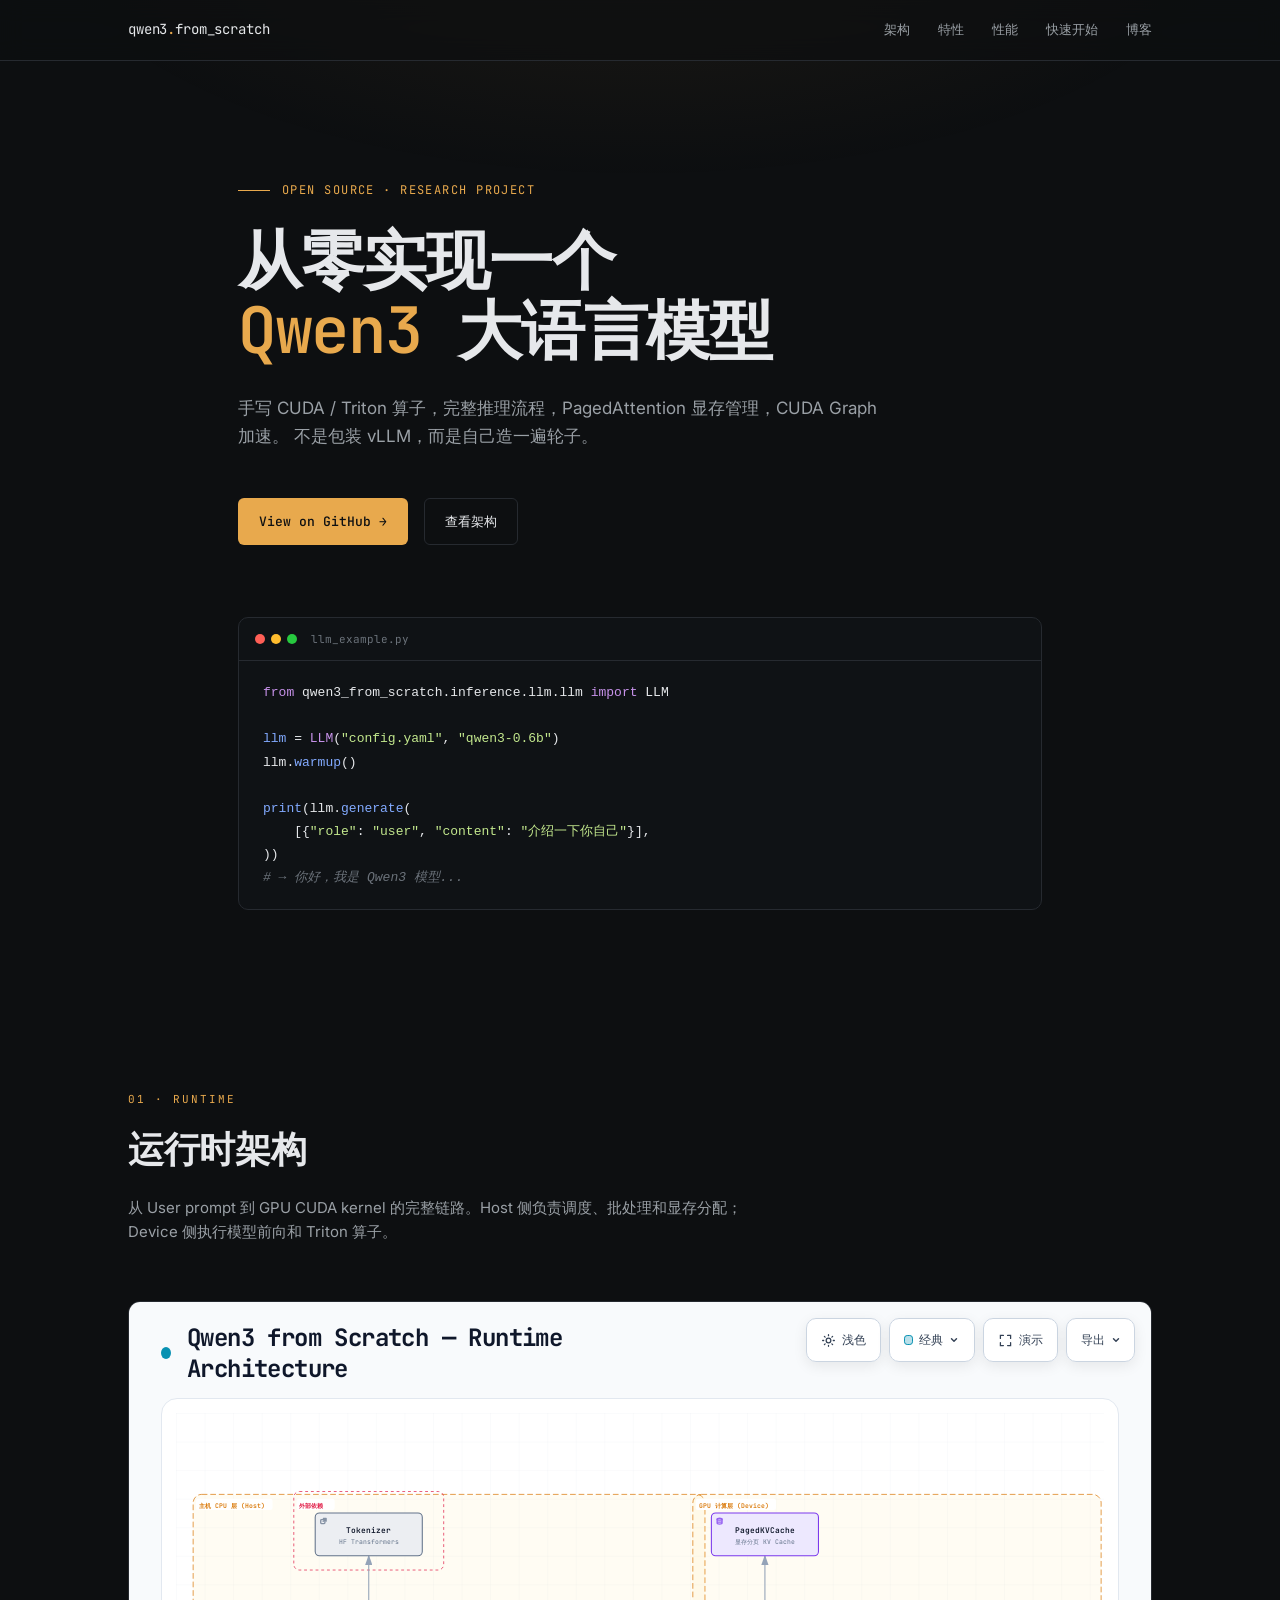
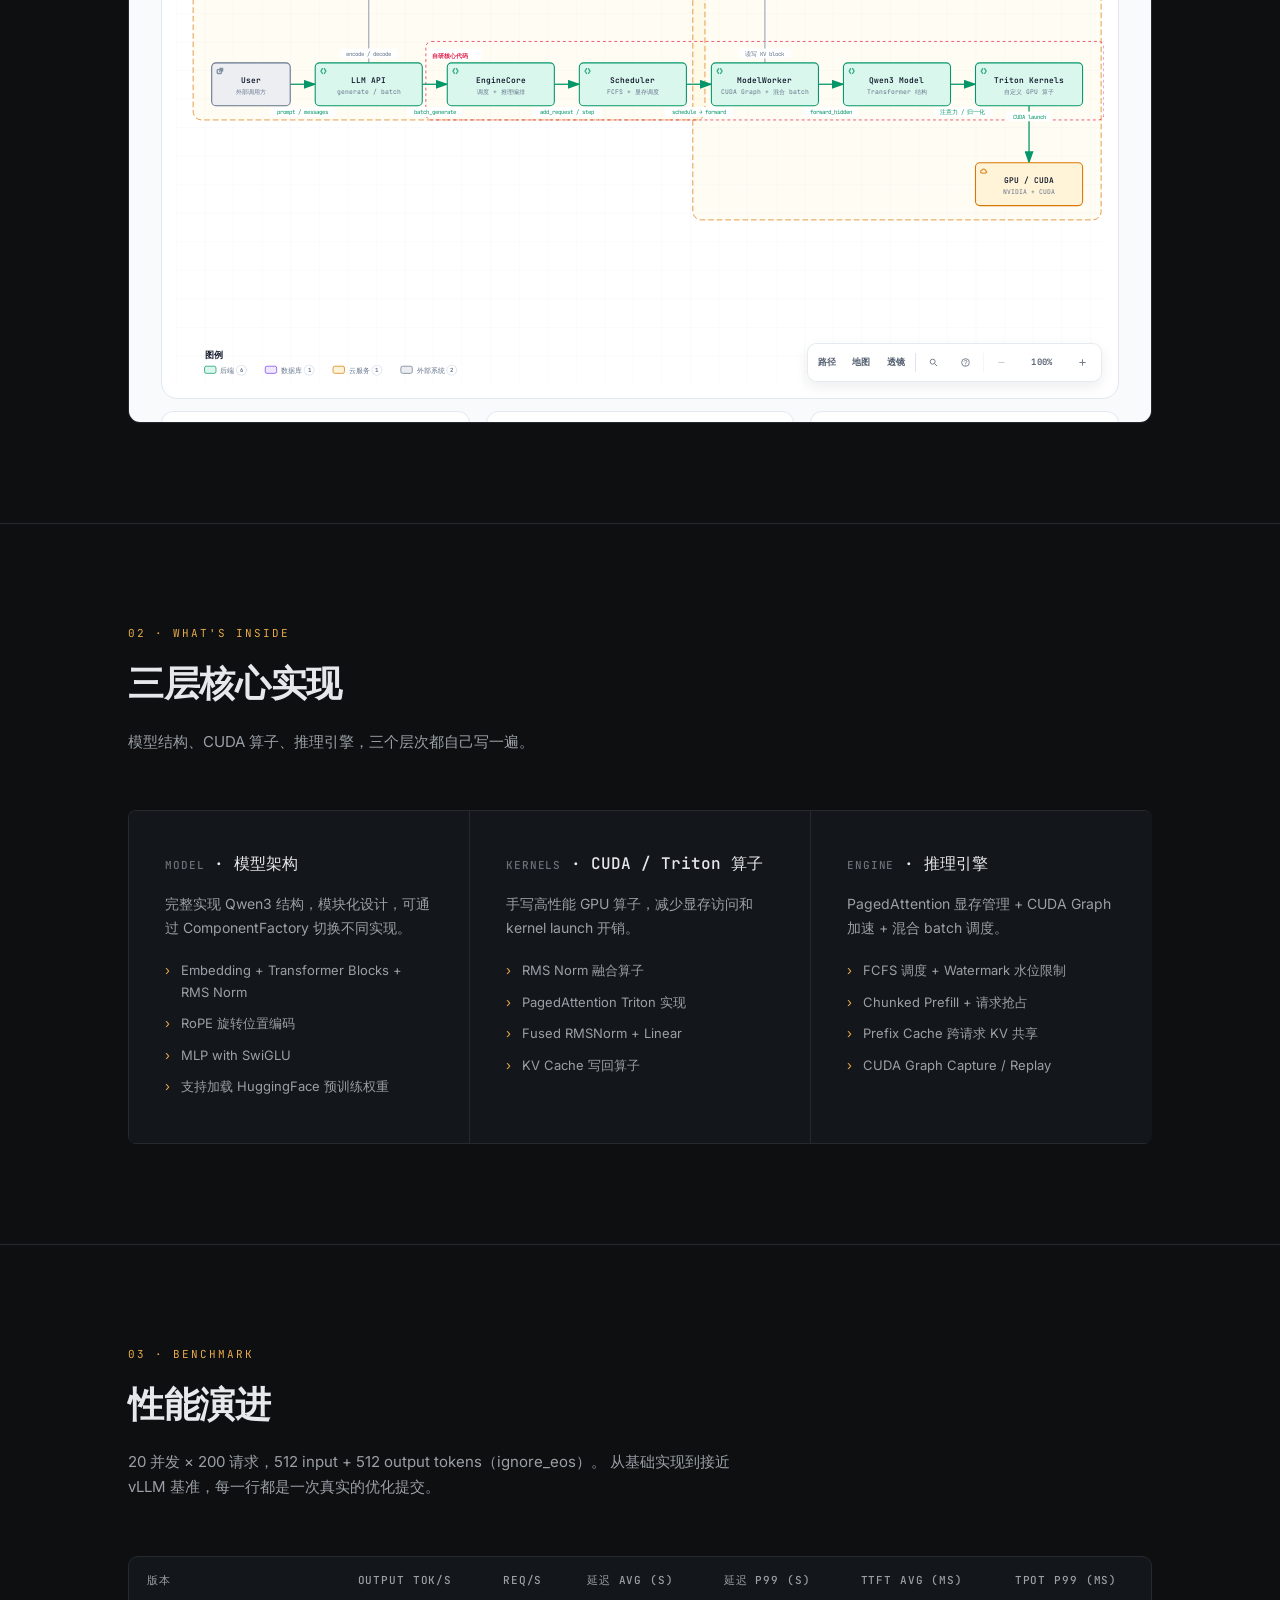
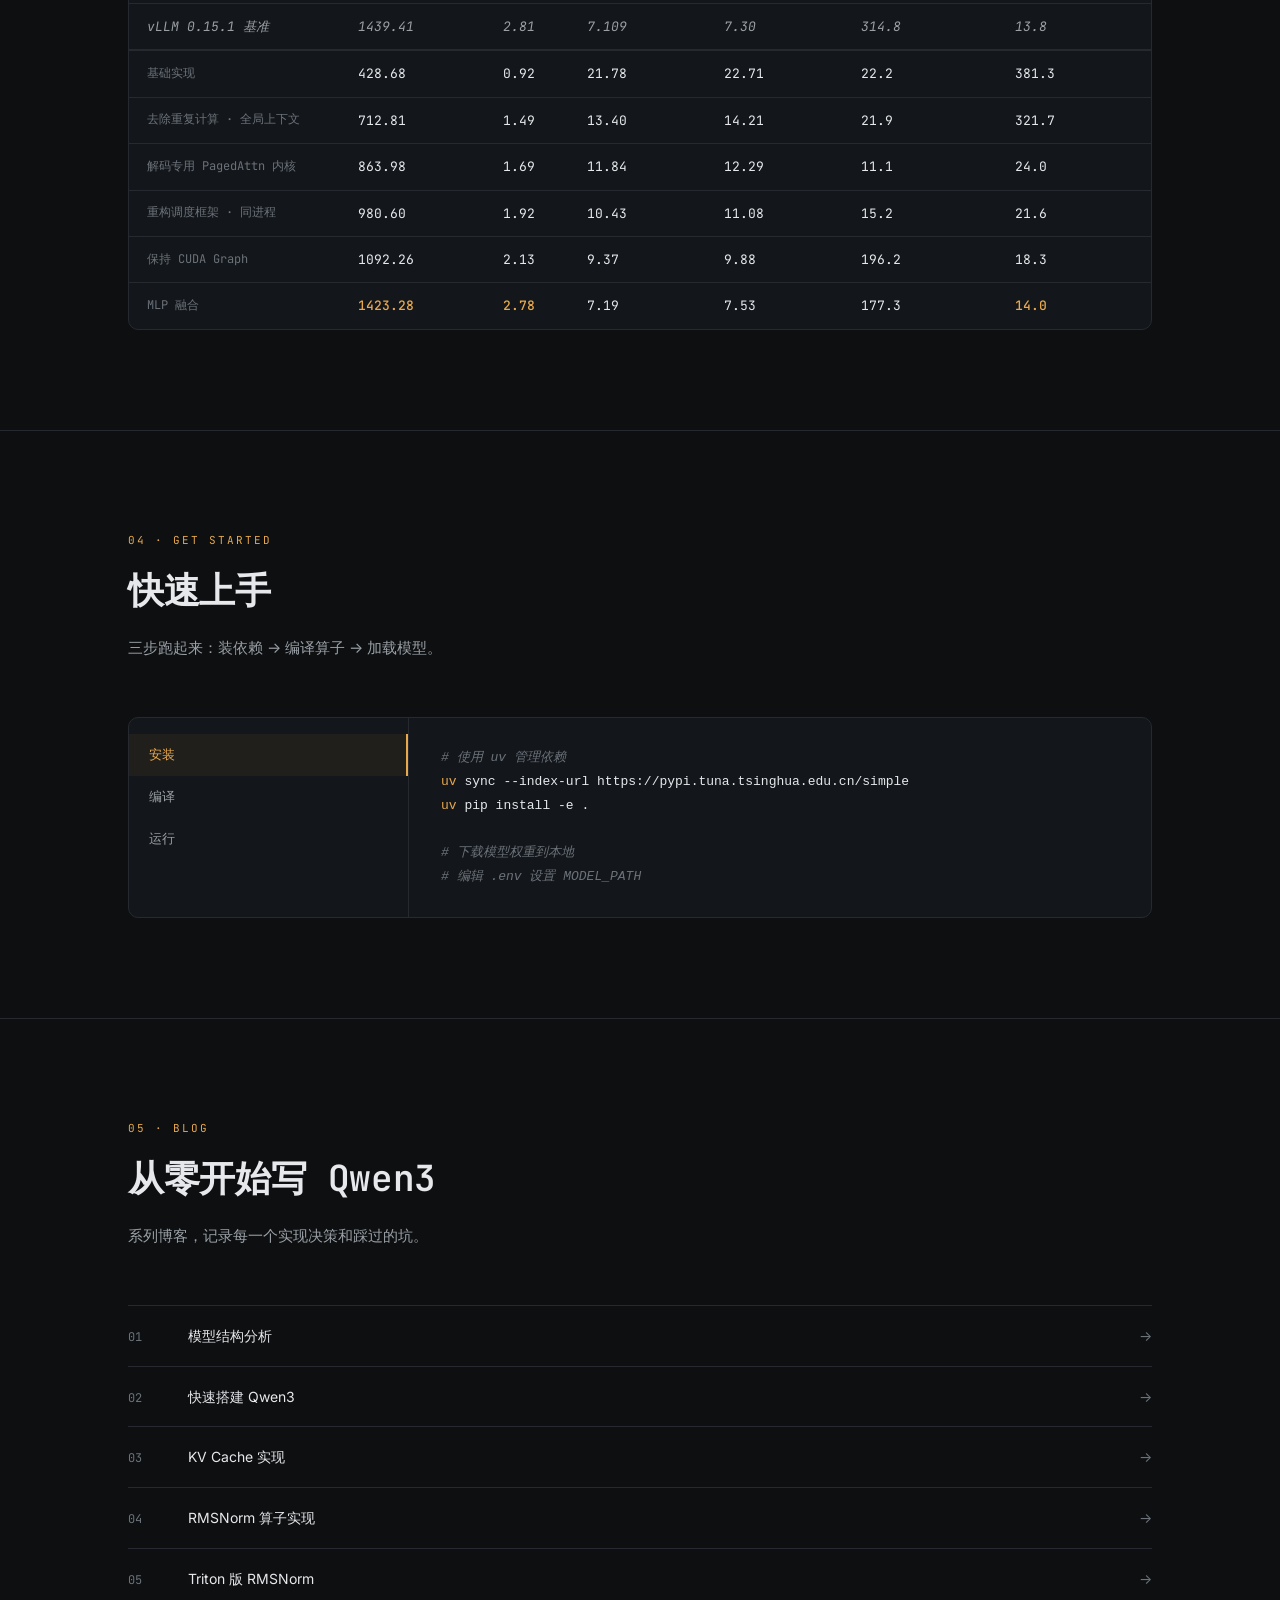
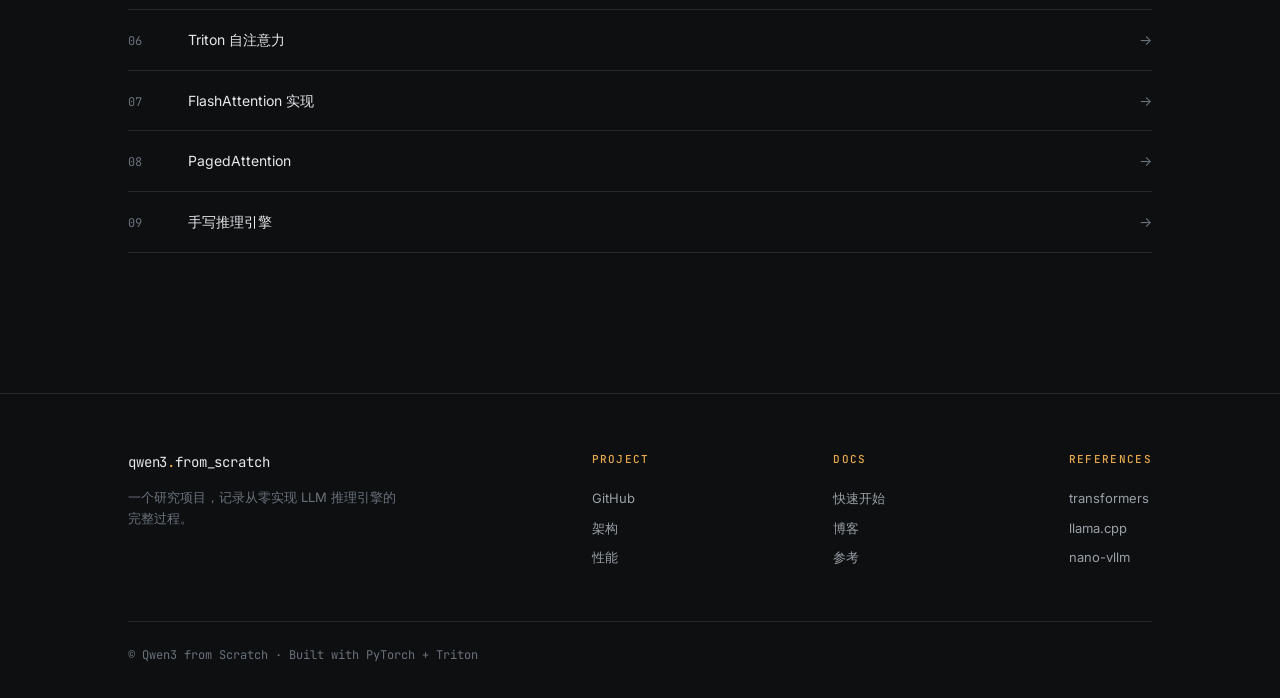
==== index.html @ 1614f1b1 "deploy: qwen3_from_scratch site" ====
<!DOCTYPE html>
<html lang="zh-CN">
<head>
<meta charset="UTF-8">
<meta name="viewport" content="width=device-width, initial-scale=1">
<title>Qwen3 from Scratch — 从零开始写一个 Qwen3 模型</title>
<meta name="description" content="一个从零开始实现的 Qwen3 大语言模型，手写 CUDA/Triton 算子，完整推理流程，性能接近 vLLM 基准。">
<link rel="preconnect" href="https://fonts.googleapis.com">
<link rel="preconnect" href="https://fonts.gstatic.com" crossorigin>
<link href="https://fonts.googleapis.com/css2?family=Inter:wght@400;500;600&family=JetBrains+Mono:wght@400;500&display=swap" rel="stylesheet">
<link rel="stylesheet" href="styles.css">
</head>
<body>

<!-- ── Nav ─────────────────────────────────────────── -->

<nav class="nav">
  <div class="container nav-inner">
    <a href="#" class="brand">qwen3<span>.</span>from_scratch</a>
    <div class="nav-links">
      <a href="#architecture">架构</a>
      <a href="#features">特性</a>
      <a href="#performance">性能</a>
      <a href="#quickstart">快速开始</a>
      <a href="#blog">博客</a>
    </div>
  </div>
</nav>

<!-- ── Hero ─────────────────────────────────────────── -->

<section class="hero">
  <div class="container">
    <div class="hero-label">Open Source · Research Project</div>
    <h1>
      从零实现一个<br>
      <span class="accent">Qwen3</span> 大语言模型
    </h1>
    <p class="hero-desc">
      手写 CUDA / Triton 算子，完整推理流程，PagedAttention 显存管理，CUDA Graph 加速。
      不是包装 vLLM，而是自己造一遍轮子。
    </p>

    <div class="hero-cta">
      <a class="btn btn-primary" href="https://github.com/" target="_blank" rel="noopener">View on GitHub →</a>
      <a class="btn btn-ghost" href="#architecture">查看架构</a>
    </div>

    <div class="hero-code reveal">
      <div class="hero-code-header">
        <div class="dot"></div><div class="dot"></div><div class="dot"></div>
        <span>llm_example.py</span>
      </div>
<pre><code><span class="kw">from</span> qwen3_from_scratch.inference.llm.llm <span class="kw">import</span> LLM

<span class="fn">llm</span> = <span class="kw">LLM</span>(<span class="str">"config.yaml"</span>, <span class="str">"qwen3-0.6b"</span>)
llm.<span class="fn">warmup</span>()

<span class="fn">print</span>(llm.<span class="fn">generate</span>(
    [{<span class="str">"role"</span>: <span class="str">"user"</span>, <span class="str">"content"</span>: <span class="str">"介绍一下你自己"</span>}],
))
<span class="cm"># → 你好，我是 Qwen3 模型...</span></code></pre>
    </div>
  </div>
</section>

<!-- ── Architecture ─────────────────────────────────── -->

<section class="section" id="architecture">
  <div class="container">
    <div class="section-label">01 · Runtime</div>
    <h2 class="section-title">运行时架构</h2>
    <p class="section-desc">
      从 User prompt 到 GPU CUDA kernel 的完整链路。Host 侧负责调度、批处理和显存分配；Device 侧执行模型前向和 Triton 算子。
    </p>

    <div class="arch-wrap reveal">
      <iframe class="arch-frame" src="runtime-architecture.html" title="Qwen3 Runtime Architecture"></iframe>
    </div>
  </div>
</section>

<!-- ── Features ─────────────────────────────────────── -->

<section class="section" id="features">
  <div class="container">
    <div class="section-label">02 · What's Inside</div>
    <h2 class="section-title">三层核心实现</h2>
    <p class="section-desc">
      模型结构、CUDA 算子、推理引擎，三个层次都自己写一遍。
    </p>

    <div class="features reveal">
      <div class="feature">
        <h3><span class="idx">MODEL</span> · 模型架构</h3>
        <p>完整实现 Qwen3 结构，模块化设计，可通过 ComponentFactory 切换不同实现。</p>
        <ul>
          <li>Embedding + Transformer Blocks + RMS Norm</li>
          <li>RoPE 旋转位置编码</li>
          <li>MLP with SwiGLU</li>
          <li>支持加载 HuggingFace 预训练权重</li>
        </ul>
      </div>
      <div class="feature">
        <h3><span class="idx">KERNELS</span> · CUDA / Triton 算子</h3>
        <p>手写高性能 GPU 算子，减少显存访问和 kernel launch 开销。</p>
        <ul>
          <li>RMS Norm 融合算子</li>
          <li>PagedAttention Triton 实现</li>
          <li>Fused RMSNorm + Linear</li>
          <li>KV Cache 写回算子</li>
        </ul>
      </div>
      <div class="feature">
        <h3><span class="idx">ENGINE</span> · 推理引擎</h3>
        <p>PagedAttention 显存管理 + CUDA Graph 加速 + 混合 batch 调度。</p>
        <ul>
          <li>FCFS 调度 + Watermark 水位限制</li>
          <li>Chunked Prefill + 请求抢占</li>
          <li>Prefix Cache 跨请求 KV 共享</li>
          <li>CUDA Graph Capture / Replay</li>
        </ul>
      </div>
    </div>
  </div>
</section>

<!-- ── Performance ──────────────────────────────────── -->

<section class="section" id="performance">
  <div class="container">
    <div class="section-label">03 · Benchmark</div>
    <h2 class="section-title">性能演进</h2>
    <p class="section-desc">
      20 并发 × 200 请求，512 input + 512 output tokens（ignore_eos）。
      从基础实现到接近 vLLM 基准，每一行都是一次真实的优化提交。
    </p>

    <div class="perf-table-wrap reveal">
      <table class="perf-table">
        <thead>
          <tr>
            <th>版本</th>
            <th>Output tok/s</th>
            <th>req/s</th>
            <th>延迟 avg (s)</th>
            <th>延迟 p99 (s)</th>
            <th>TTFT avg (ms)</th>
            <th>TPOT p99 (ms)</th>
          </tr>
        </thead>
        <tbody>
          <tr class="baseline">
            <td>vLLM 0.15.1 基准</td>
            <td>1439.41</td>
            <td>2.81</td>
            <td>7.109</td>
            <td>7.30</td>
            <td>314.8</td>
            <td>13.8</td>
          </tr>
          <tr class="ours">
            <td class="vers">基础实现</td>
            <td>428.68</td><td>0.92</td><td>21.78</td><td>22.71</td>
            <td>22.2</td><td>381.3</td>
          </tr>
          <tr class="ours">
            <td class="vers">去除重复计算 · 全局上下文</td>
            <td>712.81</td><td>1.49</td><td>13.40</td><td>14.21</td>
            <td>21.9</td><td>321.7</td>
          </tr>
          <tr class="ours">
            <td class="vers">解码专用 PagedAttn 内核</td>
            <td>863.98</td><td>1.69</td><td>11.84</td><td>12.29</td>
            <td>11.1</td><td>24.0</td>
          </tr>
          <tr class="ours">
            <td class="vers">重构调度框架 · 同进程</td>
            <td>980.60</td><td>1.92</td><td>10.43</td><td>11.08</td>
            <td>15.2</td><td>21.6</td>
          </tr>
          <tr class="ours">
            <td class="vers">保持 CUDA Graph</td>
            <td>1092.26</td><td>2.13</td><td>9.37</td><td>9.88</td>
            <td>196.2</td><td>18.3</td>
          </tr>
          <tr class="ours">
            <td class="vers">MLP 融合</td>
            <td class="best">1423.28</td><td class="best">2.78</td><td>7.19</td><td>7.53</td>
            <td>177.3</td><td class="best">14.0</td>
          </tr>
        </tbody>
      </table>
    </div>
  </div>
</section>

<!-- ── Quick Start ──────────────────────────────────── -->

<section class="section" id="quickstart">
  <div class="container">
    <div class="section-label">04 · Get Started</div>
    <h2 class="section-title">快速上手</h2>
    <p class="section-desc">三步跑起来：装依赖 → 编译算子 → 加载模型。</p>

    <div class="qs-grid reveal">
      <div class="qs-nav">
        <button class="active" data-tab="install">安装</button>
        <button data-tab="build">编译</button>
        <button data-tab="run">运行</button>
      </div>
      <div class="qs-content">
<pre data-content="install"><code><span class="cm"># 使用 uv 管理依赖</span>
<span class="sh">uv</span> sync --index-url https://pypi.tuna.tsinghua.edu.cn/simple
<span class="sh">uv</span> pip install -e .

<span class="cm"># 下载模型权重到本地</span>
<span class="cm"># 编辑 .env 设置 MODEL_PATH</span></code></pre>
<pre data-content="build" hidden><code><span class="sh">cmake</span> -B build
<span class="sh">cmake</span> --build build

<span class="cm"># 编译完成后，kernels/ 下会生成 ops 动态链接库</span>
<span class="kw">from</span> qwen3_from_scratch.kernels <span class="kw">import</span> ops</code></pre>
<pre data-content="run" hidden><code><span class="kw">from</span> qwen3_from_scratch.inference.llm.llm <span class="kw">import</span> LLM

<span class="fn">llm</span> = <span class="kw">LLM</span>(<span class="str">"config.yaml"</span>, <span class="str">"qwen3-0.6b"</span>)
llm.<span class="fn">warmup</span>()

<span class="fn">print</span>(llm.<span class="fn">generate</span>(<span class="str">"你好"</span>))</code></pre>
      </div>
    </div>
  </div>
</section>

<!-- ── Blog ─────────────────────────────────────────── -->

<section class="section" id="blog">
  <div class="container">
    <div class="section-label">05 · Blog</div>
    <h2 class="section-title">从零开始写 Qwen3</h2>
    <p class="section-desc">系列博客，记录每一个实现决策和踩过的坑。</p>

    <ul class="blog-list reveal">
      <li><span class="num">01</span><a href="https://blog.csdn.net/qq_43491590/article/details/158810975" target="_blank" rel="noopener">模型结构分析</a><span class="arrow">→</span></li>
      <li><span class="num">02</span><a href="https://blog.csdn.net/qq_43491590/article/details/158836521" target="_blank" rel="noopener">快速搭建 Qwen3</a><span class="arrow">→</span></li>
      <li><span class="num">03</span><a href="https://blog.csdn.net/qq_43491590/article/details/158878111" target="_blank" rel="noopener">KV Cache 实现</a><span class="arrow">→</span></li>
      <li><span class="num">04</span><a href="https://blog.csdn.net/qq_43491590/article/details/158886858" target="_blank" rel="noopener">RMSNorm 算子实现</a><span class="arrow">→</span></li>
      <li><span class="num">05</span><a href="https://blog.csdn.net/qq_43491590/article/details/160286002" target="_blank" rel="noopener">Triton 版 RMSNorm</a><span class="arrow">→</span></li>
      <li><span class="num">06</span><a href="https://blog.csdn.net/qq_43491590/article/details/160508208" target="_blank" rel="noopener">Triton 自注意力</a><span class="arrow">→</span></li>
      <li><span class="num">07</span><a href="https://blog.csdn.net/qq_43491590/article/details/160601892" target="_blank" rel="noopener">FlashAttention 实现</a><span class="arrow">→</span></li>
      <li><span class="num">08</span><a href="https://blog.csdn.net/qq_43491590/article/details/163705719" target="_blank" rel="noopener">PagedAttention</a><span class="arrow">→</span></li>
      <li><span class="num">09</span><a href="https://blog.csdn.net/qq_43491590/article/details/163922110" target="_blank" rel="noopener">手写推理引擎</a><span class="arrow">→</span></li>
    </ul>
  </div>
</section>

<!-- ── Footer ────────────────────────────────────────── -->

<footer class="footer">
  <div class="container">
    <div class="footer-inner">
      <div class="footer-brand">
        <a href="#" class="brand">qwen3<span>.</span>from_scratch</a>
        <p>一个研究项目，记录从零实现 LLM 推理引擎的完整过程。</p>
      </div>
      <div class="footer-col">
        <h4>Project</h4>
        <a href="https://github.com/" target="_blank" rel="noopener">GitHub</a>
        <a href="#architecture">架构</a>
        <a href="#performance">性能</a>
      </div>
      <div class="footer-col">
        <h4>Docs</h4>
        <a href="#quickstart">快速开始</a>
        <a href="#blog">博客</a>
        <a href="#">参考</a>
      </div>
      <div class="footer-col">
        <h4>References</h4>
        <a href="https://github.com/huggingface/transformers" target="_blank" rel="noopener">transformers</a>
        <a href="https://github.com/ggml-org/llama.cpp" target="_blank" rel="noopener">llama.cpp</a>
        <a href="https://github.com/GeeeekExplorer/nano-vllm" target="_blank" rel="noopener">nano-vllm</a>
      </div>
    </div>
    <div class="footer-bottom">© Qwen3 from Scratch · Built with PyTorch + Triton</div>
  </div>
</footer>

<script>
// Reveal on scroll
const io = new IntersectionObserver((entries) => {
  entries.forEach(e => {
    if (e.isIntersecting) {
      e.target.classList.add('in');
      io.unobserve(e.target);
    }
  });
}, { threshold: 0.15 });
document.querySelectorAll('.reveal').forEach(el => io.observe(el));

// Quick Start tabs
document.querySelectorAll('.qs-nav button').forEach(btn => {
  btn.addEventListener('click', () => {
    document.querySelectorAll('.qs-nav button').forEach(b => b.classList.remove('active'));
    btn.classList.add('active');
    const tab = btn.dataset.tab;
    document.querySelectorAll('.qs-content pre').forEach(pre => {
      pre.hidden = pre.dataset.content !== tab;
    });
  });
});
</script>

</body>
</html>
---- styles.css ----
:root {
  --bg: #0d0f11;
  --bg-elev: #13161a;
  --bg-soft: #1a1e24;
  --fg: #e6e8eb;
  --fg-dim: #9aa0a6;
  --fg-mute: #6b727a;
  --accent: #e8a94d;
  --accent-dim: #b07a2e;
  --line: #262a30;
  --code-bg: #0f1215;
  --mono: "JetBrains Mono", "Fira Code", "SF Mono", ui-monospace, Menlo, Consolas, monospace;
  --sans: "Inter", -apple-system, BlinkMacSystemFont, "Segoe UI", system-ui, sans-serif;
  --max-w: 1120px;
}

* { box-sizing: border-box; margin: 0; padding: 0; }

html { scroll-behavior: smooth; }

body {
  background: var(--bg);
  color: var(--fg);
  font-family: var(--sans);
  font-size: 15px;
  line-height: 1.65;
  -webkit-font-smoothing: antialiased;
}

/* subtle noise overlay */
body::before {
  content: "";
  position: fixed; inset: 0;
  pointer-events: none;
  background-image:
    radial-gradient(ellipse 80% 50% at 50% -10%, rgba(232,169,77,0.08), transparent 60%);
  z-index: 0;
}

.container {
  max-width: var(--max-w);
  margin: 0 auto;
  padding: 0 48px;
  position: relative;
  z-index: 1;
}

/* ── Nav ─────────────────────────────────────────────── */

.nav {
  position: sticky; top: 0; z-index: 50;
  backdrop-filter: blur(12px);
  background: rgba(13,15,17,0.7);
  border-bottom: 1px solid var(--line);
}
.nav-inner {
  display: flex; align-items: center; justify-content: space-between;
  height: 60px;
}
.brand {
  font-family: var(--mono);
  font-size: 14px;
  color: var(--fg);
  text-decoration: none;
  letter-spacing: -0.01em;
}
.brand span { color: var(--accent); }
.nav-links { display: flex; gap: 28px; }
.nav-links a {
  font-size: 13px; color: var(--fg-dim); text-decoration: none;
  transition: color 0.2s;
}
.nav-links a:hover { color: var(--fg); }

/* ── Hero ────────────────────────────────────────────── */

.hero {
  padding: 120px 0 80px;
}
.hero .container { max-width: 900px; }
.hero-label {
  font-family: var(--mono);
  font-size: 12px;
  color: var(--accent);
  letter-spacing: 0.12em;
  text-transform: uppercase;
  margin-bottom: 24px;
  display: flex; align-items: center; gap: 12px;
}
.hero-label::before {
  content: "";
  width: 32px; height: 1px; background: var(--accent);
}

.hero h1 {
  font-family: var(--mono);
  font-size: clamp(32px, 5.5vw, 64px);
  font-weight: 600;
  line-height: 1.1;
  letter-spacing: -0.02em;
  color: var(--fg);
  margin-bottom: 28px;
}
.hero h1 .accent { color: var(--accent); }

.hero-desc {
  font-size: 17px;
  color: var(--fg-dim);
  max-width: 640px;
  margin-bottom: 48px;
}

.hero-cta {
  display: flex; gap: 16px; align-items: center;
  flex-wrap: wrap;
}
.btn {
  display: inline-flex; align-items: center; gap: 8px;
  font-family: var(--mono);
  font-size: 13px;
  padding: 12px 20px;
  border-radius: 6px;
  text-decoration: none;
  transition: all 0.2s;
  border: 1px solid transparent;
}
.btn-primary {
  background: var(--accent);
  color: var(--bg);
  font-weight: 500;
}
.btn-primary:hover { background: #f0b75a; }
.btn-ghost {
  border-color: var(--line);
  color: var(--fg);
}
.btn-ghost:hover { border-color: var(--fg-dim); }

/* hero code block */
.hero-code {
  margin-top: 72px;
  border-radius: 10px;
  overflow: hidden;
  border: 1px solid var(--line);
  background: var(--code-bg);
}
.hero-code-header {
  display: flex; align-items: center; gap: 6px;
  padding: 12px 16px;
  border-bottom: 1px solid var(--line);
}
.hero-code-header .dot {
  width: 10px; height: 10px; border-radius: 50%;
  background: var(--fg-mute);
}
.hero-code-header .dot:nth-child(1) { background: #ff5f56; }
.hero-code-header .dot:nth-child(2) { background: #ffbd2e; }
.hero-code-header .dot:nth-child(3) { background: #27c93f; }
.hero-code-header span {
  font-family: var(--mono); font-size: 11px; color: var(--fg-mute);
  margin-left: 8px;
}
.hero-code pre {
  padding: 20px 24px;
  font-family: var(--mono);
  font-size: 13px;
  line-height: 1.7;
  overflow-x: auto;
  color: var(--fg);
}
.hero-code .kw { color: #c792ea; }
.hero-code .str { color: #c3e88d; }
.hero-code .fn { color: #82aaff; }
.hero-code .cm { color: var(--fg-mute); font-style: italic; }
.hero-code .num { color: #f78c6c; }

/* ── Section ─────────────────────────────────────────── */

.section { padding: 100px 0; }
.section + .section { border-top: 1px solid var(--line); }

.section-label {
  font-family: var(--mono);
  font-size: 11px;
  color: var(--accent);
  letter-spacing: 0.18em;
  text-transform: uppercase;
  margin-bottom: 12px;
}
.section-title {
  font-family: var(--mono);
  font-size: clamp(24px, 3.2vw, 36px);
  font-weight: 600;
  letter-spacing: -0.01em;
  color: var(--fg);
  margin-bottom: 16px;
}
.section-desc {
  font-size: 15px;
  color: var(--fg-dim);
  max-width: 640px;
  margin-bottom: 56px;
}

/* ── Architecture ────────────────────────────────────── */

.arch-wrap {
  border-radius: 12px;
  overflow: hidden;
  border: 1px solid var(--line);
  background: var(--bg-elev);
}
.arch-frame {
  width: 100%;
  height: 720px;
  border: none;
  display: block;
}

/* ── Features ────────────────────────────────────────── */

.features {
  display: grid;
  grid-template-columns: repeat(3, 1fr);
  gap: 0;
  border-top: 1px solid var(--line);
  border-left: 1px solid var(--line);
  border-radius: 8px;
  overflow: hidden;
}
.feature {
  padding: 40px 36px;
  border-right: 1px solid var(--line);
  border-bottom: 1px solid var(--line);
  background: var(--bg-elev);
}
.feature:last-child { border-right: none; }
.feature h3 {
  font-family: var(--mono);
  font-size: 16px;
  font-weight: 500;
  color: var(--fg);
  margin-bottom: 14px;
  display: flex; align-items: center; gap: 10px;
}
.feature h3 .idx {
  font-size: 11px;
  color: var(--fg-mute);
  letter-spacing: 0.08em;
}
.feature p {
  font-size: 14px;
  color: var(--fg-dim);
  line-height: 1.7;
  margin-bottom: 16px;
}
.feature ul {
  list-style: none;
  font-size: 13px;
  color: var(--fg-dim);
}
.feature li {
  padding: 5px 0;
  padding-left: 16px;
  position: relative;
}
.feature li::before {
  content: "›";
  position: absolute; left: 0;
  color: var(--accent);
}

/* ── Performance ─────────────────────────────────────── */

.perf-table-wrap {
  border: 1px solid var(--line);
  border-radius: 10px;
  overflow: hidden;
  background: var(--bg-elev);
}
.perf-table {
  width: 100%;
  border-collapse: collapse;
  font-family: var(--mono);
  font-size: 13px;
}
.perf-table thead th {
  text-align: left;
  padding: 14px 18px;
  font-weight: 500;
  color: var(--fg-dim);
  font-size: 11px;
  letter-spacing: 0.08em;
  text-transform: uppercase;
  border-bottom: 1px solid var(--line);
  white-space: nowrap;
}
.perf-table tbody td {
  padding: 12px 18px;
  border-bottom: 1px solid var(--line);
  color: var(--fg);
  white-space: nowrap;
}
.perf-table tbody tr:last-child td { border-bottom: none; }
.perf-table tbody tr:hover { background: rgba(255,255,255,0.02); }
.perf-table td.vers {
  color: var(--fg-mute);
  font-size: 12px;
}
.perf-table td.best {
  color: var(--accent);
  font-weight: 500;
}
.perf-table tr.baseline td {
  color: var(--fg-dim);
  font-style: italic;
  border-bottom: 2px solid var(--line);
}
.perf-table tr.ours td:first-child::before {
  content: "";
}

/* ── Quick Start ─────────────────────────────────────── */

.qs-grid {
  display: grid;
  grid-template-columns: 280px 1fr;
  gap: 0;
  border: 1px solid var(--line);
  border-radius: 10px;
  overflow: hidden;
  background: var(--bg-elev);
}
.qs-nav {
  border-right: 1px solid var(--line);
  padding: 16px 0;
}
.qs-nav button {
  display: block; width: 100%;
  text-align: left;
  padding: 12px 20px;
  background: none; border: none; cursor: pointer;
  font-family: var(--mono); font-size: 13px;
  color: var(--fg-dim);
  transition: all 0.2s;
}
.qs-nav button:hover { color: var(--fg); background: rgba(255,255,255,0.02); }
.qs-nav button.active {
  color: var(--accent);
  background: rgba(232,169,77,0.06);
  border-right: 2px solid var(--accent);
}
.qs-content { padding: 28px 32px; }
.qs-content pre {
  font-family: var(--mono);
  font-size: 13px;
  line-height: 1.75;
  color: var(--fg);
  overflow-x: auto;
}
.qs-content .cm { color: var(--fg-mute); font-style: italic; }
.qs-content .kw { color: #c792ea; }
.qs-content .str { color: #c3e88d; }
.qs-content .fn { color: #82aaff; }
.qs-content .sh { color: var(--accent); }

/* ── Blog ────────────────────────────────────────────── */

.blog-list {
  list-style: none;
  border-top: 1px solid var(--line);
}
.blog-list li {
  display: flex;
  align-items: baseline;
  gap: 24px;
  padding: 18px 0;
  border-bottom: 1px solid var(--line);
}
.blog-list .num {
  font-family: var(--mono);
  font-size: 12px;
  color: var(--fg-mute);
  width: 36px;
  flex-shrink: 0;
}
.blog-list a {
  color: var(--fg);
  text-decoration: none;
  font-size: 14px;
  transition: color 0.2s;
}
.blog-list a:hover { color: var(--accent); }
.blog-list .arrow {
  margin-left: auto;
  color: var(--fg-mute);
  font-size: 14px;
  transition: transform 0.2s, color 0.2s;
}
.blog-list li:hover .arrow {
  color: var(--accent);
  transform: translateX(4px);
}

/* ── Footer ──────────────────────────────────────────── */

.footer {
  border-top: 1px solid var(--line);
  padding: 56px 0 48px;
  margin-top: 40px;
}
.footer-inner {
  display: flex;
  justify-content: space-between;
  align-items: flex-start;
  gap: 48px;
}
.footer-brand p {
  font-size: 13px; color: var(--fg-mute);
  margin-top: 12px; max-width: 280px;
}
.footer-col h4 {
  font-family: var(--mono);
  font-size: 11px;
  color: var(--accent);
  letter-spacing: 0.12em;
  text-transform: uppercase;
  margin-bottom: 16px;
  font-weight: 500;
}
.footer-col a {
  display: block;
  font-size: 13px;
  color: var(--fg-dim);
  text-decoration: none;
  padding: 4px 0;
  transition: color 0.2s;
}
.footer-col a:hover { color: var(--fg); }
.footer-bottom {
  margin-top: 48px;
  padding-top: 24px;
  border-top: 1px solid var(--line);
  font-size: 12px;
  color: var(--fg-mute);
  font-family: var(--mono);
}

/* ── Reveal animation ────────────────────────────────── */

.reveal {
  opacity: 0;
  transform: translateY(20px);
  transition: opacity 0.7s ease, transform 0.7s ease;
}
.reveal.in {
  opacity: 1;
  transform: translateY(0);
}

/* ── Responsive ──────────────────────────────────────── */

@media (max-width: 900px) {
  .container { padding: 0 24px; }
  .hero { padding: 80px 0 60px; }
  .section { padding: 72px 0; }
  .features { grid-template-columns: 1fr; }
  .feature { border-right: none; }
  .qs-grid { grid-template-columns: 1fr; }
  .qs-nav {
    border-right: none; border-bottom: 1px solid var(--line);
    display: flex; overflow-x: auto; padding: 8px;
  }
  .qs-nav button { white-space: nowrap; padding: 10px 16px; }
  .footer-inner { flex-direction: column; gap: 32px; }
  .arch-frame { height: 560px; }
  .perf-table-wrap { overflow-x: auto; }
}
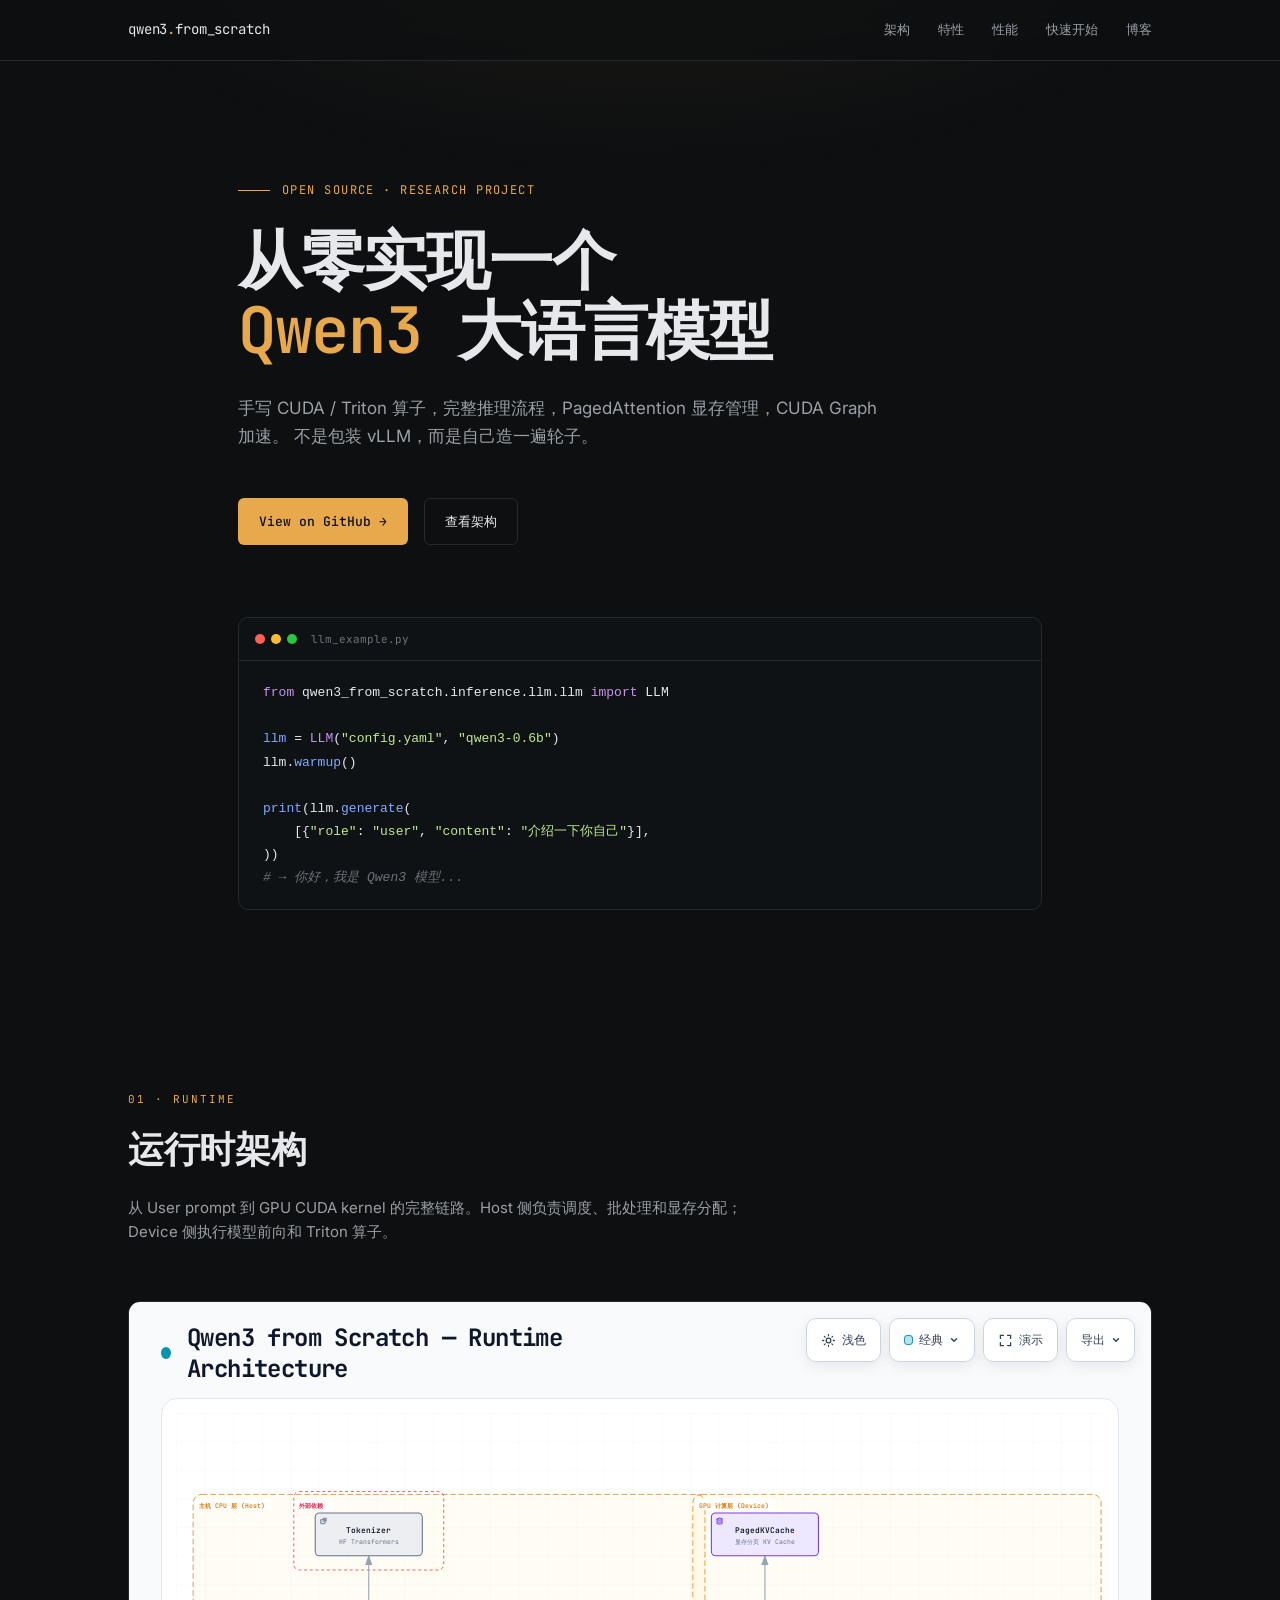
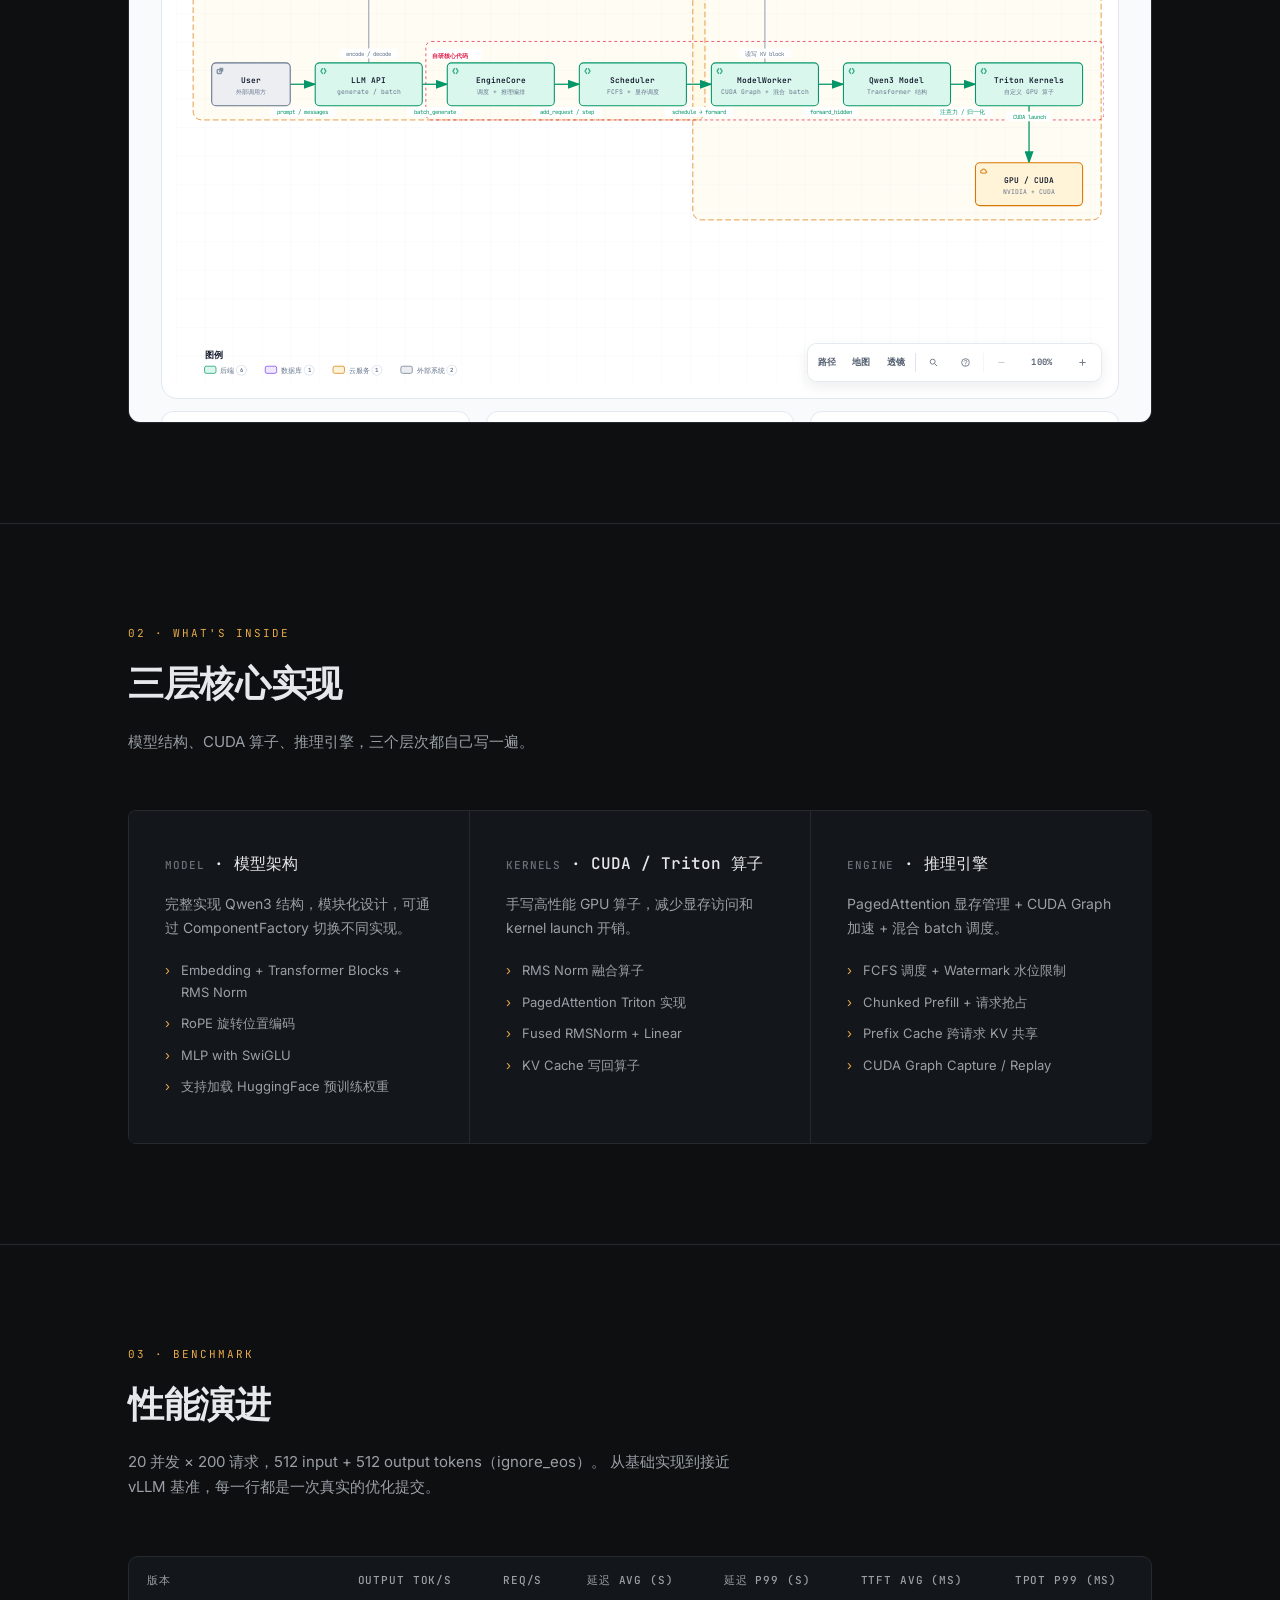
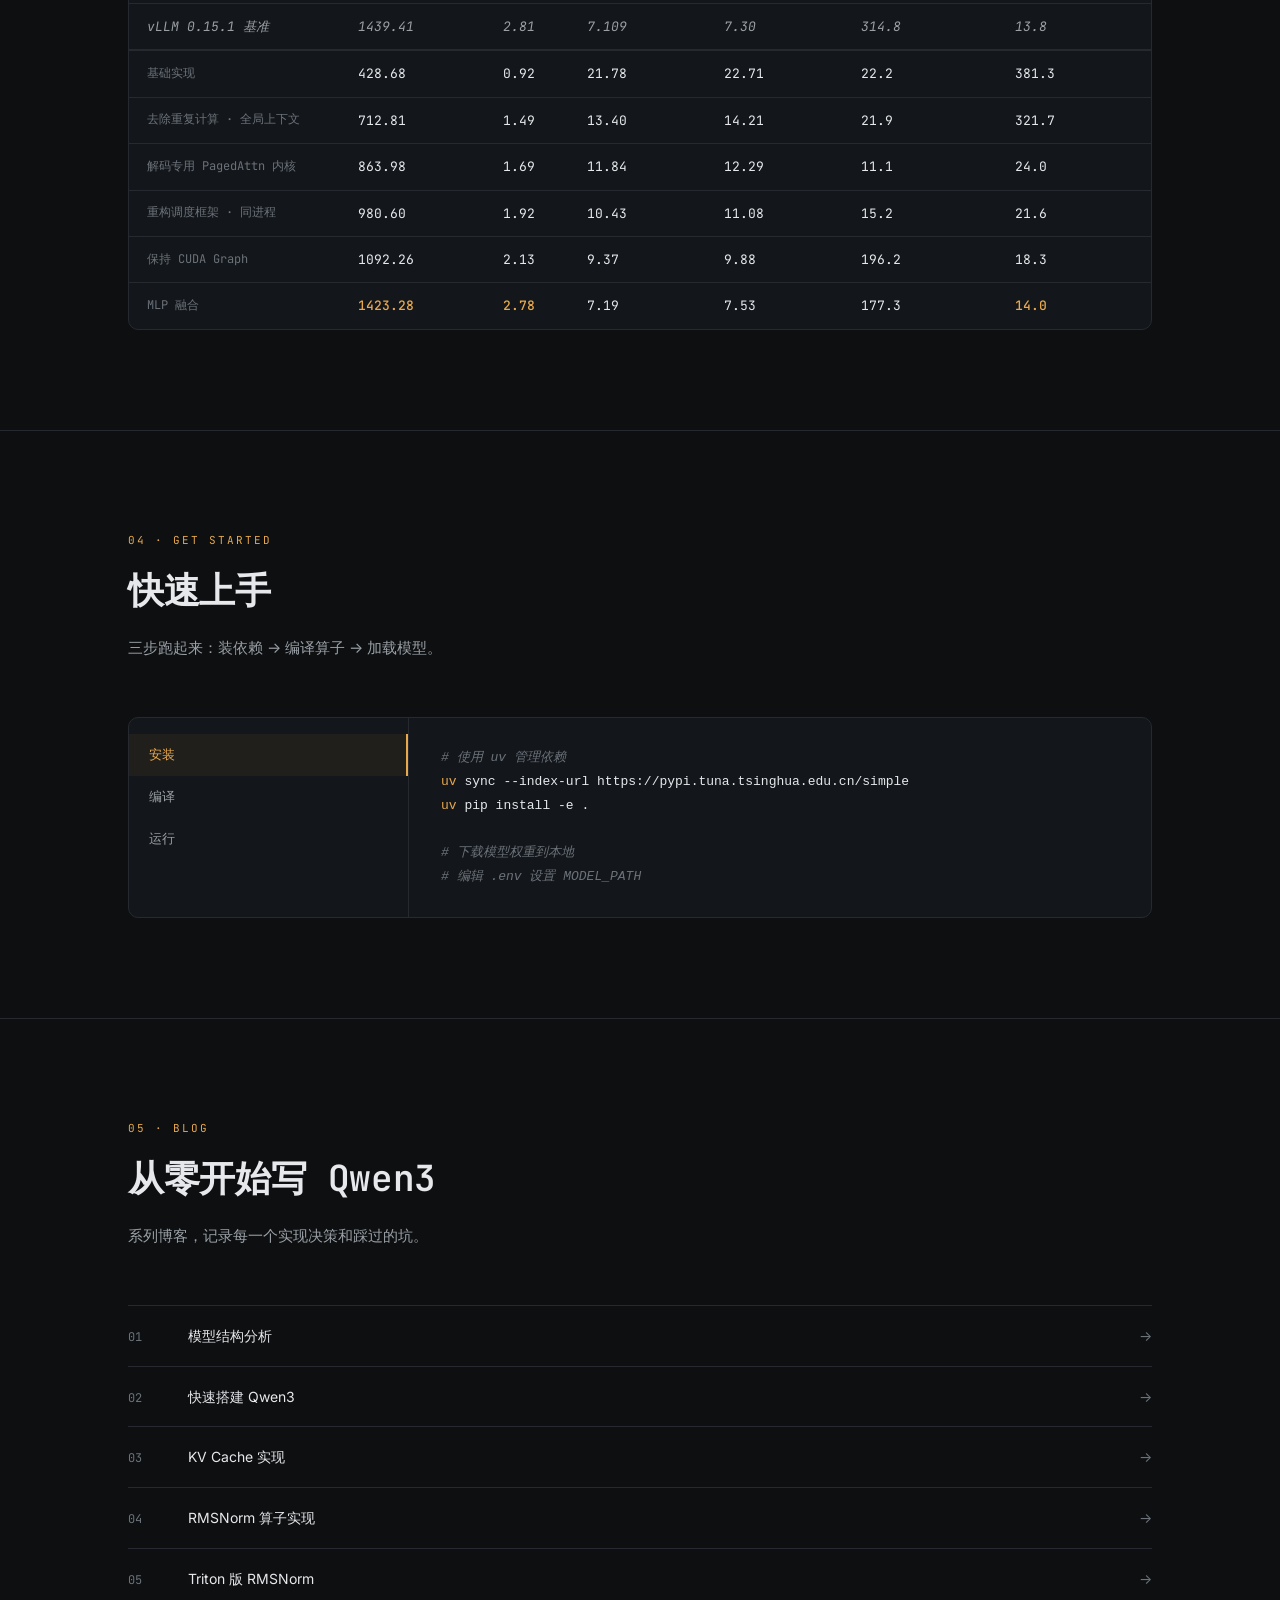
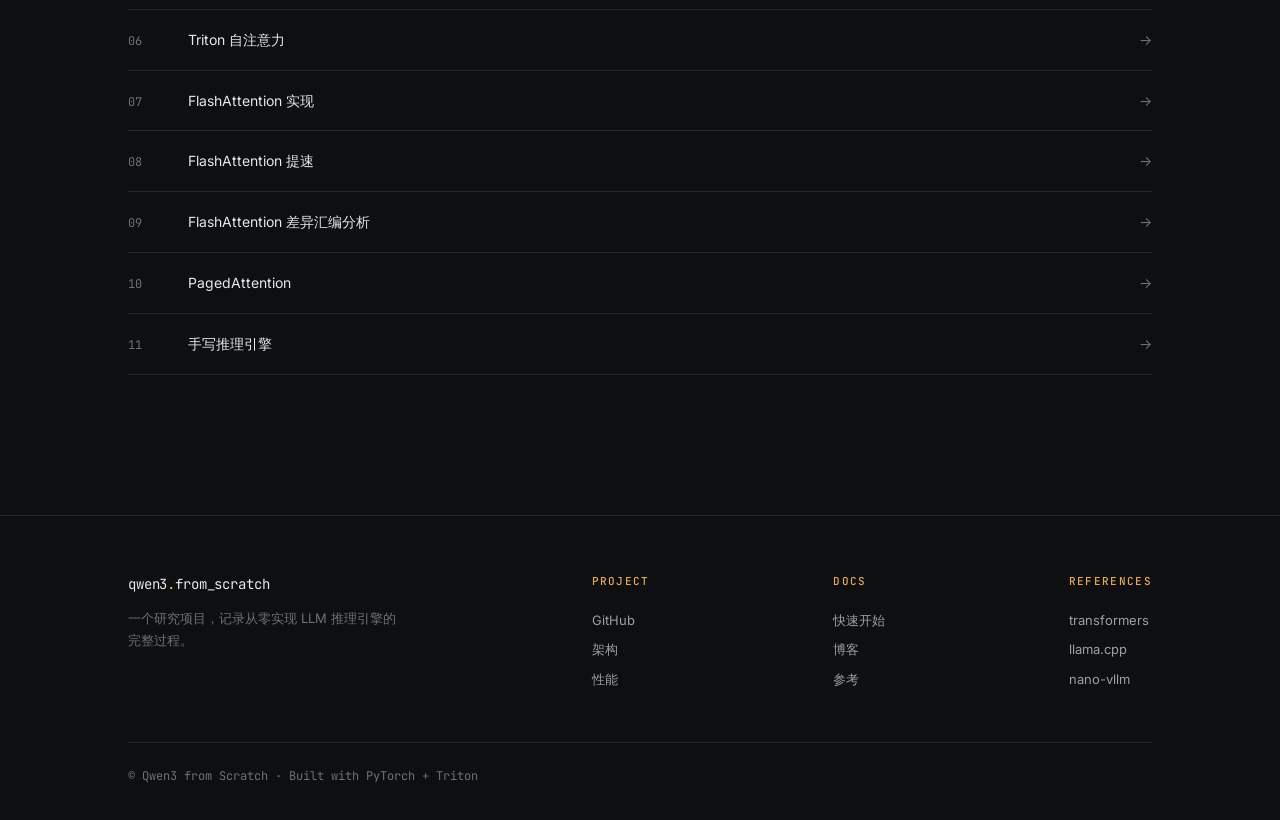
==== commit 9ad54259: "deploy: sync blog list and fix GitHub button to project repo" ====
--- a/index.html
+++ b/index.html
@@ -42,7 +42,7 @@
     </p>
 
     <div class="hero-cta">
-      <a class="btn btn-primary" href="https://github.com/" target="_blank" rel="noopener">View on GitHub →</a>
+      <a class="btn btn-primary" href="https://github.com/1483795887/qwen3_from_scratch" target="_blank" rel="noopener">View on GitHub →</a>
       <a class="btn btn-ghost" href="#architecture">查看架构</a>
     </div>
 
@@ -248,8 +248,10 @@
       <li><span class="num">05</span><a href="https://blog.csdn.net/qq_43491590/article/details/160286002" target="_blank" rel="noopener">Triton 版 RMSNorm</a><span class="arrow">→</span></li>
       <li><span class="num">06</span><a href="https://blog.csdn.net/qq_43491590/article/details/160508208" target="_blank" rel="noopener">Triton 自注意力</a><span class="arrow">→</span></li>
       <li><span class="num">07</span><a href="https://blog.csdn.net/qq_43491590/article/details/160601892" target="_blank" rel="noopener">FlashAttention 实现</a><span class="arrow">→</span></li>
-      <li><span class="num">08</span><a href="https://blog.csdn.net/qq_43491590/article/details/163705719" target="_blank" rel="noopener">PagedAttention</a><span class="arrow">→</span></li>
-      <li><span class="num">09</span><a href="https://blog.csdn.net/qq_43491590/article/details/163922110" target="_blank" rel="noopener">手写推理引擎</a><span class="arrow">→</span></li>
+      <li><span class="num">08</span><a href="https://blog.csdn.net/qq_43491590/article/details/160860070" target="_blank" rel="noopener">FlashAttention 提速</a><span class="arrow">→</span></li>
+      <li><span class="num">09</span><a href="https://blog.csdn.net/qq_43491590/article/details/160861472" target="_blank" rel="noopener">FlashAttention 差异汇编分析</a><span class="arrow">→</span></li>
+      <li><span class="num">10</span><a href="https://blog.csdn.net/qq_43491590/article/details/163705719" target="_blank" rel="noopener">PagedAttention</a><span class="arrow">→</span></li>
+      <li><span class="num">11</span><a href="https://blog.csdn.net/qq_43491590/article/details/163922110" target="_blank" rel="noopener">手写推理引擎</a><span class="arrow">→</span></li>
     </ul>
   </div>
 </section>
@@ -265,7 +267,7 @@
       </div>
       <div class="footer-col">
         <h4>Project</h4>
-        <a href="https://github.com/" target="_blank" rel="noopener">GitHub</a>
+        <a href="https://github.com/1483795887/qwen3_from_scratch" target="_blank" rel="noopener">GitHub</a>
         <a href="#architecture">架构</a>
         <a href="#performance">性能</a>
       </div>
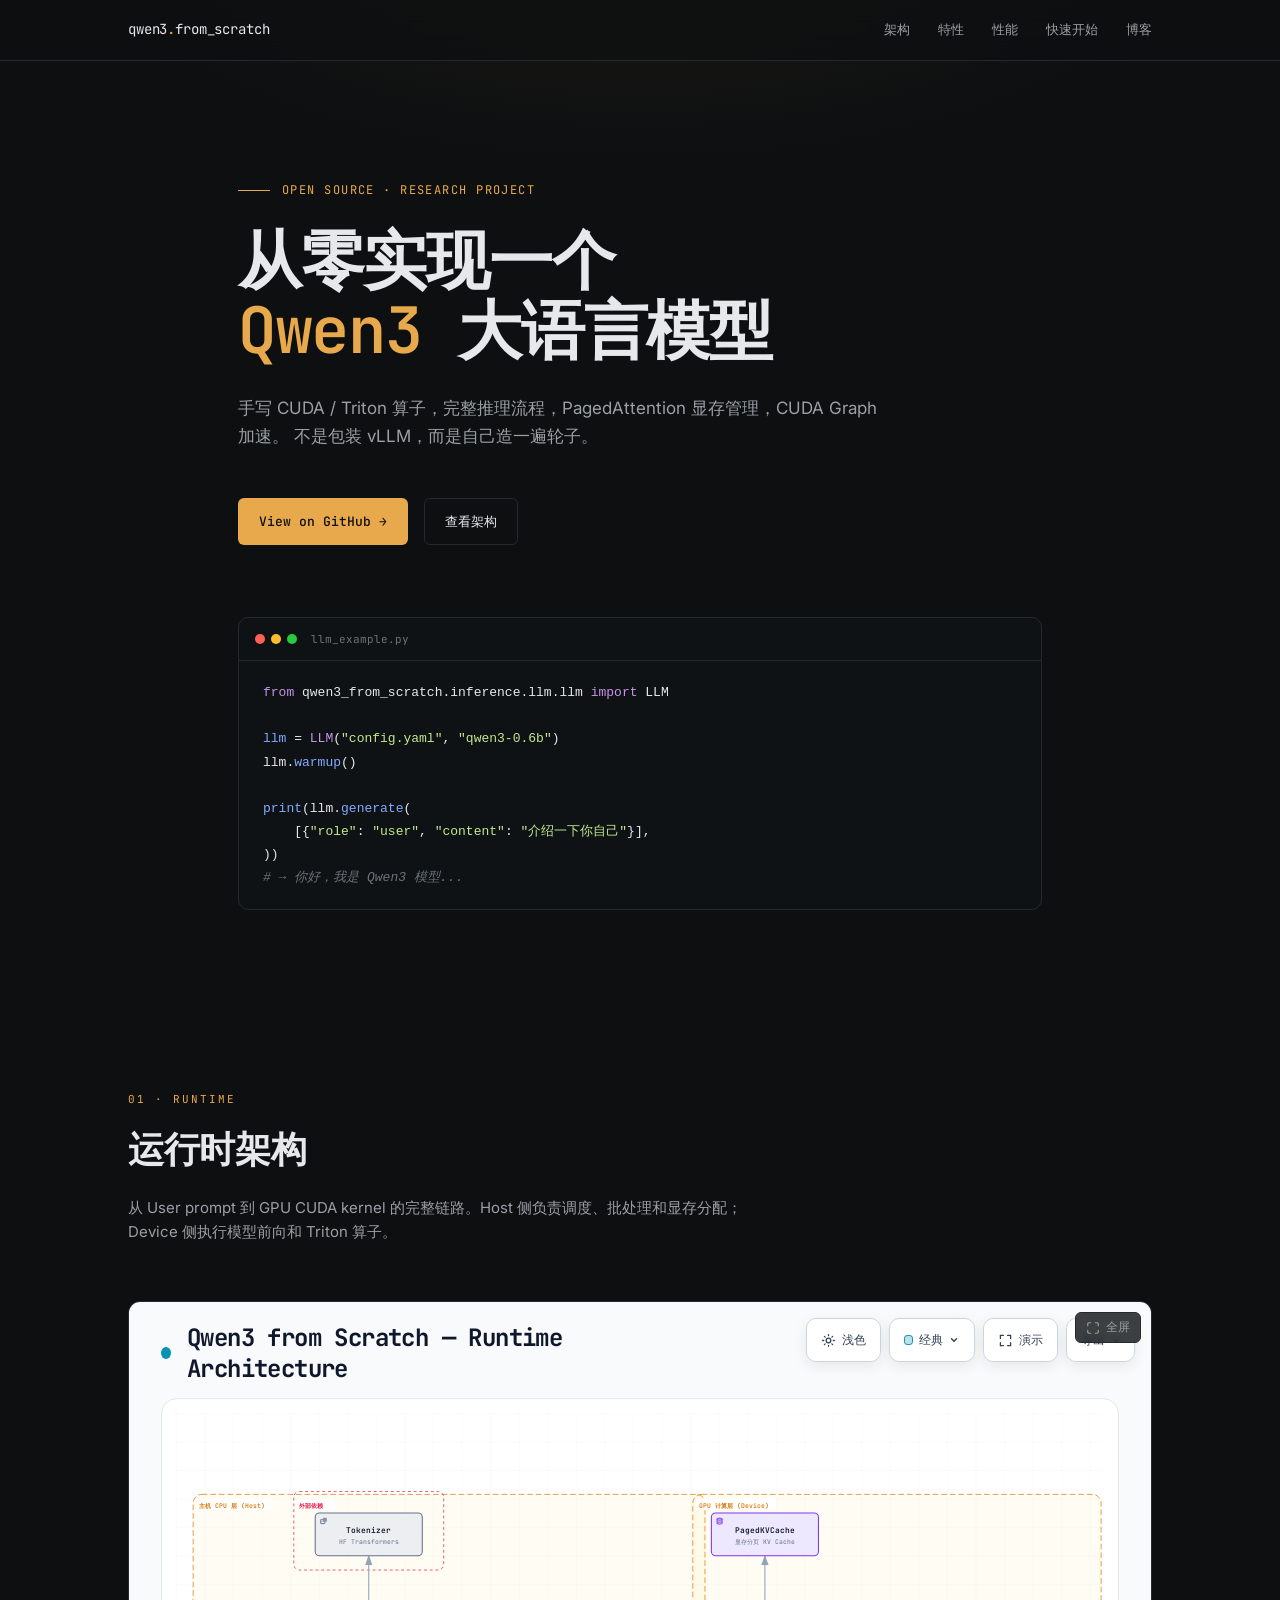
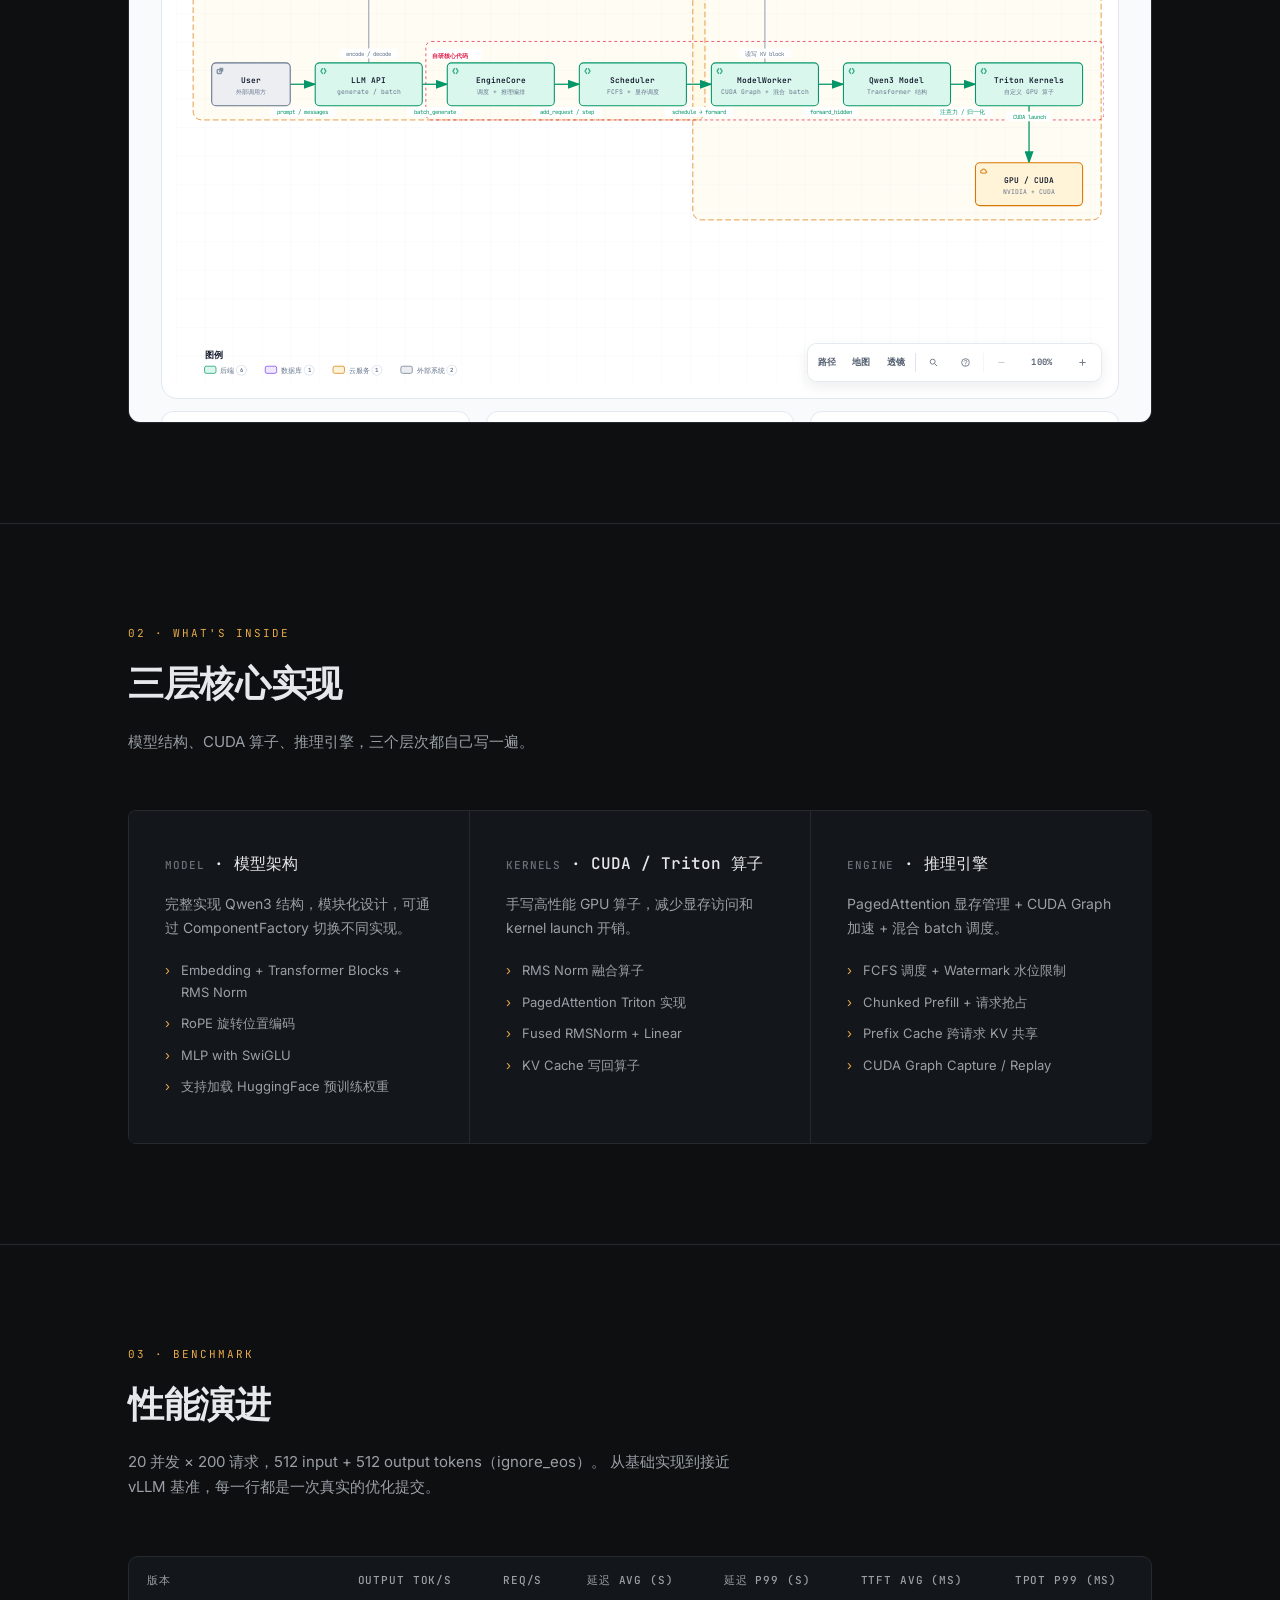
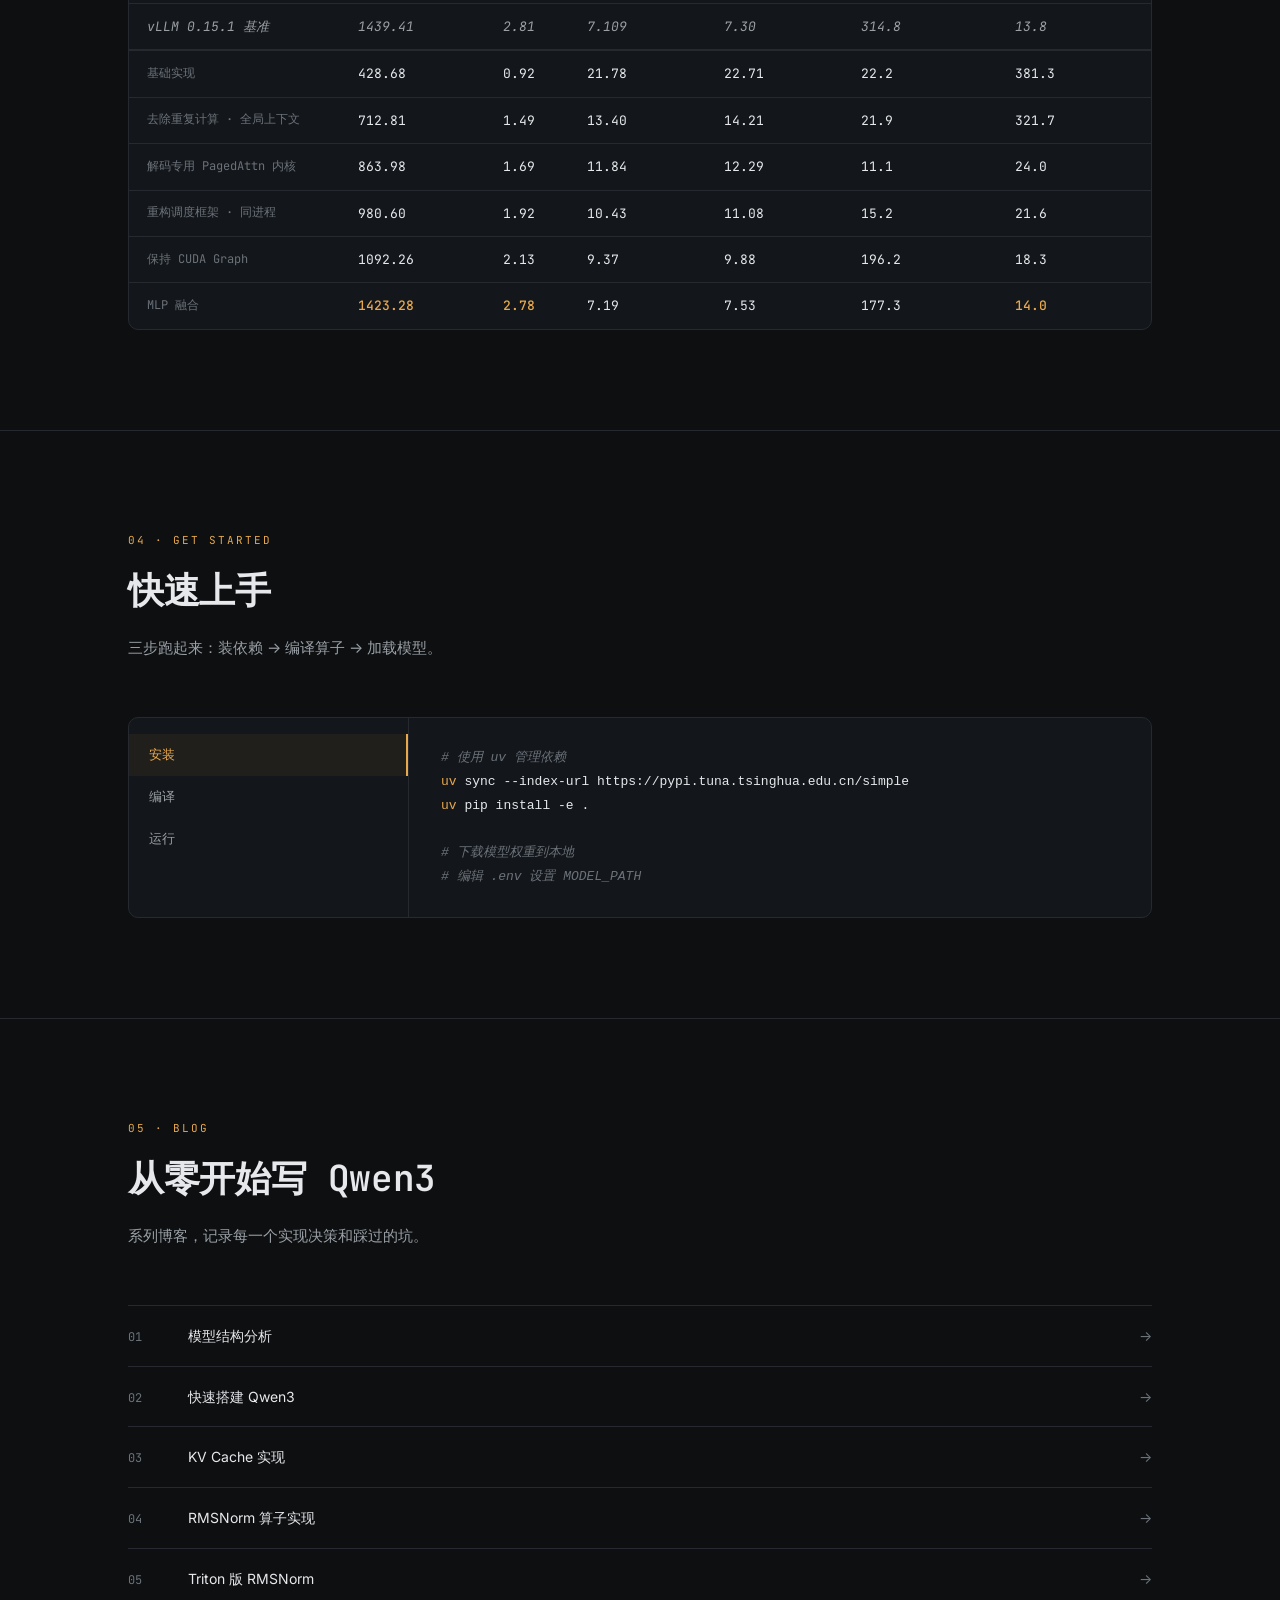
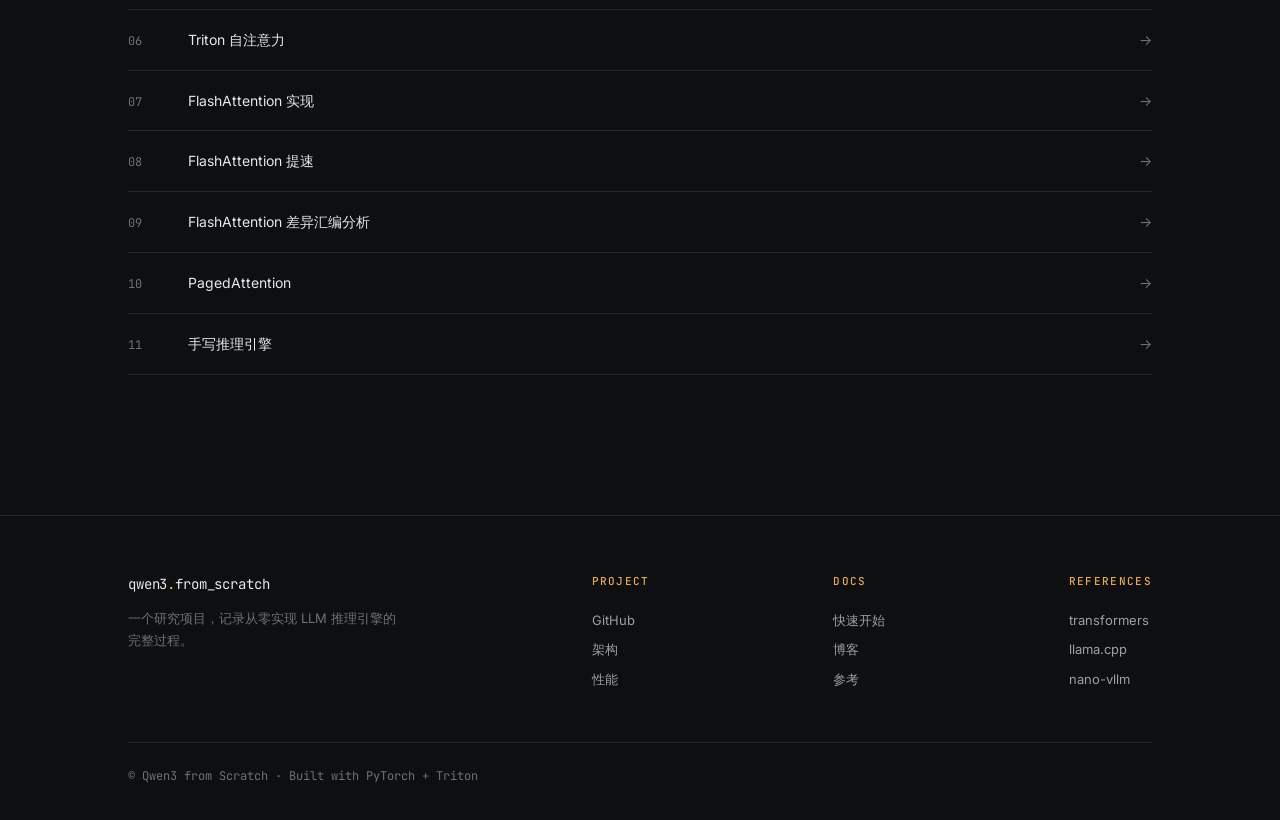
==== commit b8e7b4c5: "deploy: add fullscreen button to architecture diagram" ====
--- a/index.html
+++ b/index.html
@@ -75,6 +75,10 @@
     </p>
 
     <div class="arch-wrap reveal">
+      <button class="arch-fullscreen" id="archFullscreen" type="button" title="全屏查看" aria-label="全屏查看架构图">
+        <svg width="14" height="14" viewBox="0 0 24 24" fill="none" stroke="currentColor" stroke-width="2" stroke-linecap="round" stroke-linejoin="round" aria-hidden="true"><path d="M8 3H5a2 2 0 0 0-2 2v3"/><path d="M21 8V5a2 2 0 0 0-2-2h-3"/><path d="M3 16v3a2 2 0 0 0 2 2h3"/><path d="M16 21h3a2 2 0 0 0 2-2v-3"/></svg>
+        <span class="arch-fs-label">全屏</span>
+      </button>
       <iframe class="arch-frame" src="runtime-architecture.html" title="Qwen3 Runtime Architecture"></iframe>
     </div>
   </div>
@@ -311,6 +315,31 @@
     });
   });
 });
+
+// Architecture fullscreen toggle
+(function () {
+  const fsBtn = document.getElementById('archFullscreen');
+  const archWrap = document.querySelector('.arch-wrap');
+  if (!fsBtn || !archWrap) return;
+  const label = fsBtn.querySelector('.arch-fs-label');
+  const isFs = () => !!(document.fullscreenElement || document.webkitFullscreenElement);
+  const syncLabel = () => {
+    const on = isFs();
+    if (label) label.textContent = on ? '退出' : '全屏';
+    fsBtn.title = on ? '退出全屏' : '全屏查看';
+  };
+  fsBtn.addEventListener('click', () => {
+    if (isFs()) {
+      (document.exitFullscreen || document.webkitExitFullscreen).call(document);
+    } else {
+      const el = archWrap;
+      (el.requestFullscreen || el.webkitRequestFullscreen).call(el);
+    }
+  });
+  document.addEventListener('fullscreenchange', syncLabel);
+  document.addEventListener('webkitfullscreenchange', syncLabel);
+  syncLabel();
+})();
 </script>
 
 </body>
--- a/styles.css
+++ b/styles.css
@@ -205,6 +205,7 @@
 /* ── Architecture ────────────────────────────────────── */
 
 .arch-wrap {
+  position: relative;
   border-radius: 12px;
   overflow: hidden;
   border: 1px solid var(--line);
@@ -215,6 +216,43 @@
   height: 720px;
   border: none;
   display: block;
+}
+.arch-fullscreen {
+  position: absolute;
+  top: 10px; right: 10px;
+  z-index: 5;
+  display: inline-flex;
+  align-items: center;
+  gap: 6px;
+  font-family: var(--mono);
+  font-size: 12px;
+  color: var(--fg-dim);
+  background: rgba(19, 22, 26, 0.82);
+  border: 1px solid var(--line);
+  padding: 6px 10px;
+  border-radius: 6px;
+  cursor: pointer;
+  transition: color 0.2s, border-color 0.2s, background 0.2s;
+  -webkit-backdrop-filter: blur(4px);
+  backdrop-filter: blur(4px);
+}
+.arch-fullscreen:hover {
+  color: var(--fg);
+  border-color: var(--fg-mute);
+  background: rgba(26, 30, 36, 0.9);
+}
+.arch-fullscreen svg { display: block; }
+
+/* Fullscreen: iframe fills the screen */
+.arch-wrap:fullscreen,
+.arch-wrap:-webkit-full-screen {
+  border-radius: 0;
+  border: none;
+}
+.arch-wrap:fullscreen .arch-frame,
+.arch-wrap:-webkit-full-screen .arch-frame {
+  height: 100%;
+  width: 100%;
 }
 
 /* ── Features ────────────────────────────────────────── */
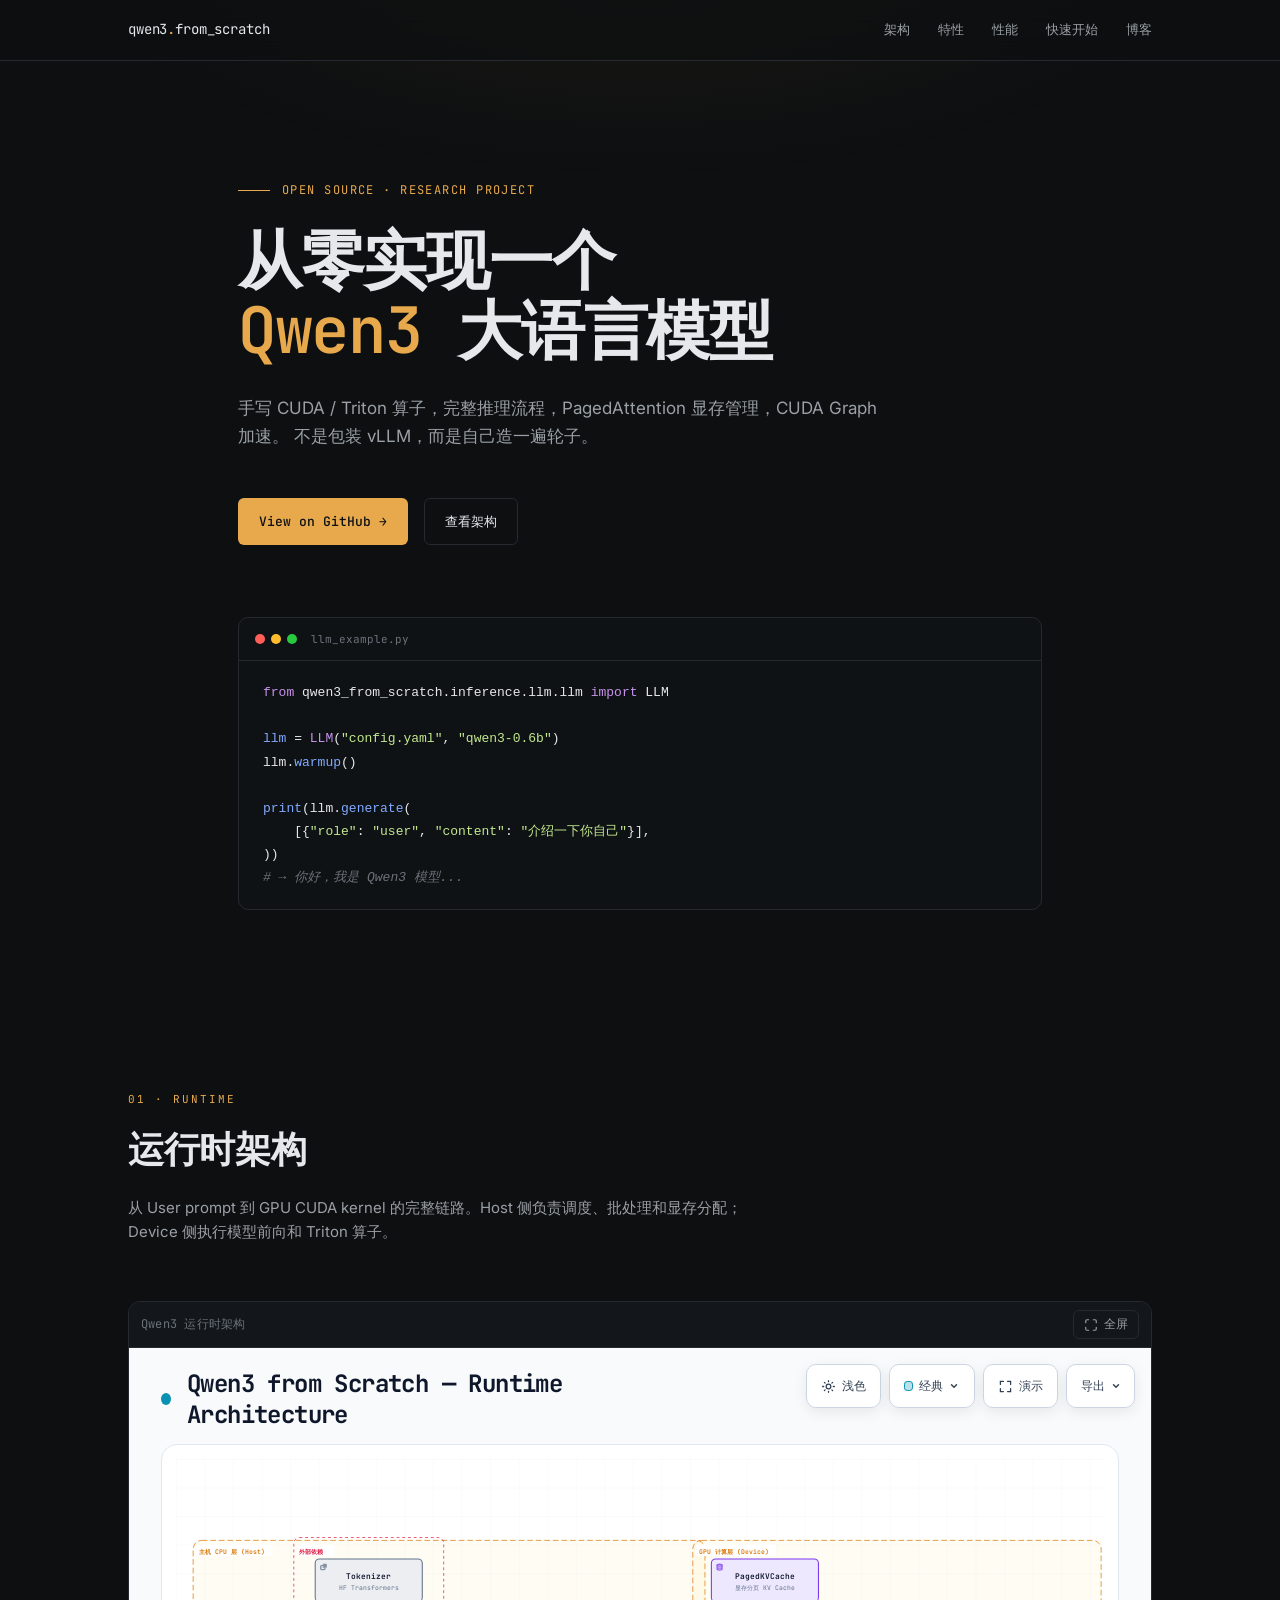
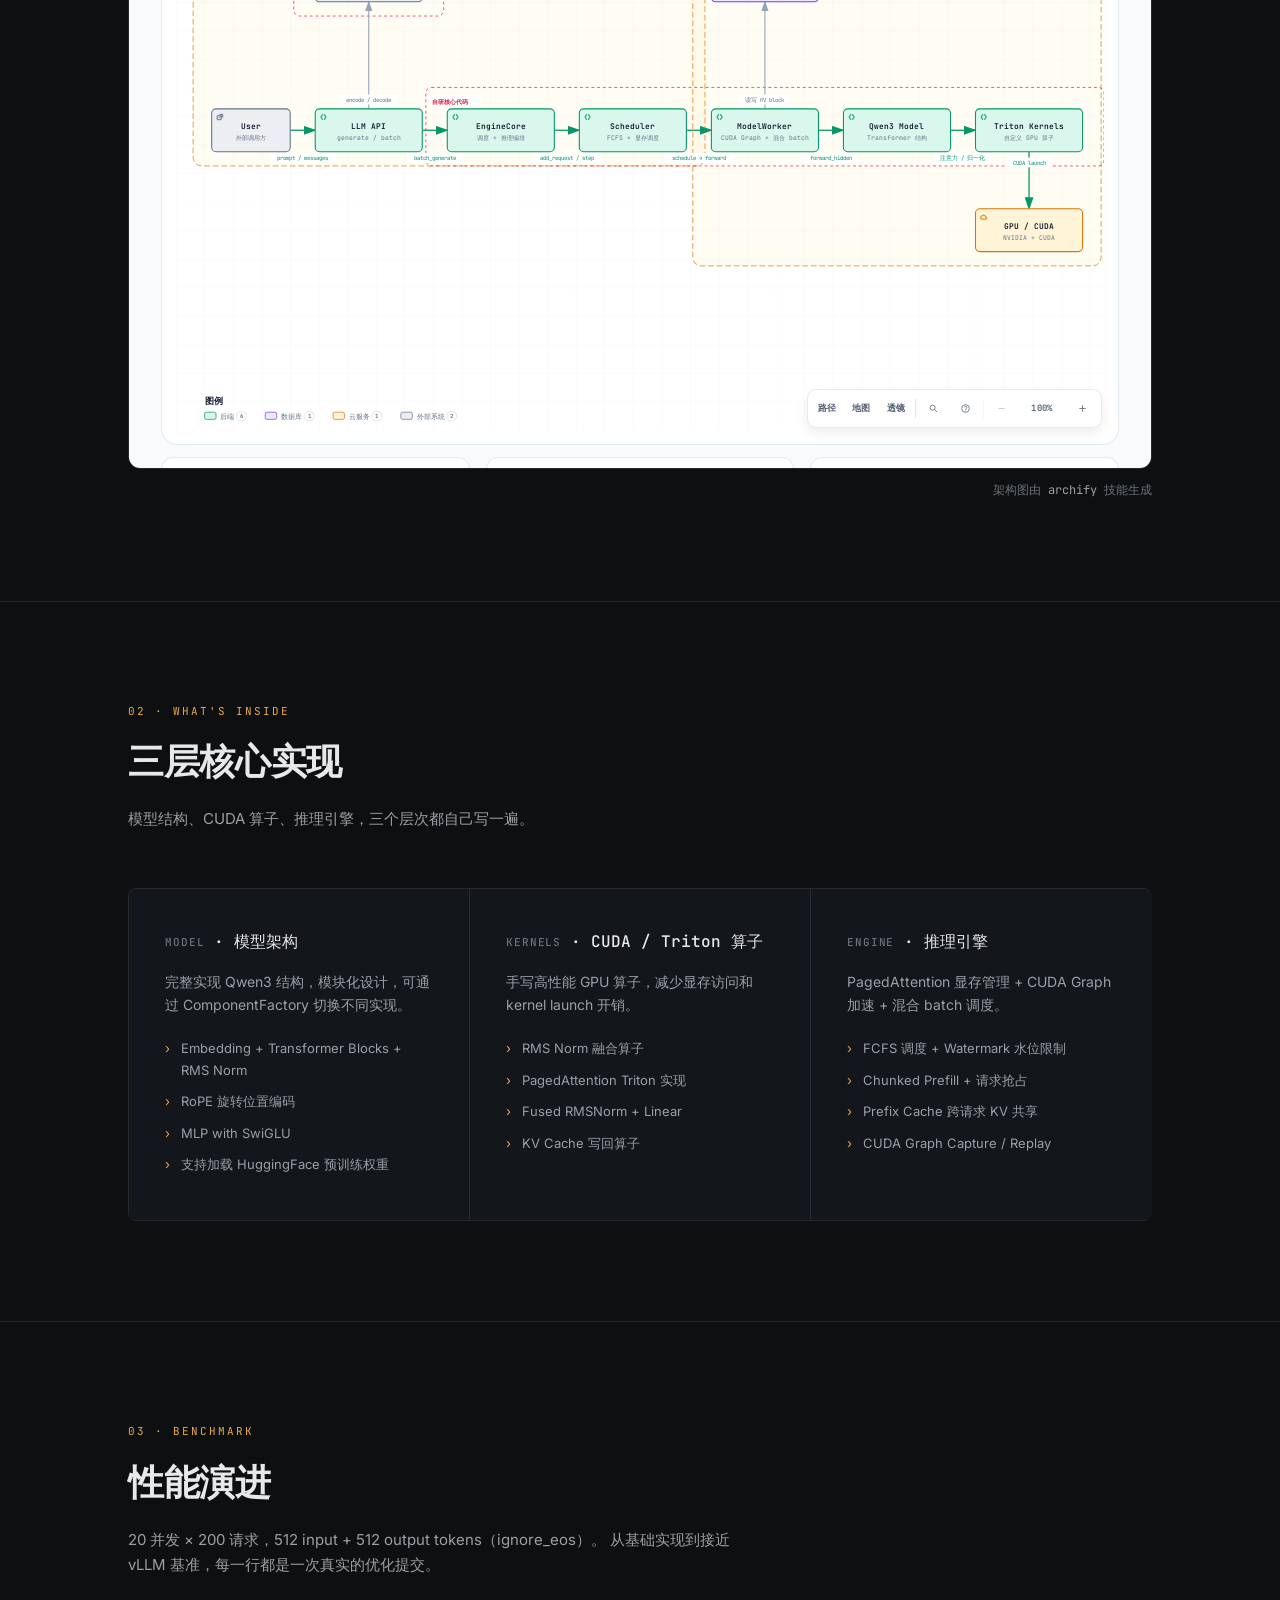
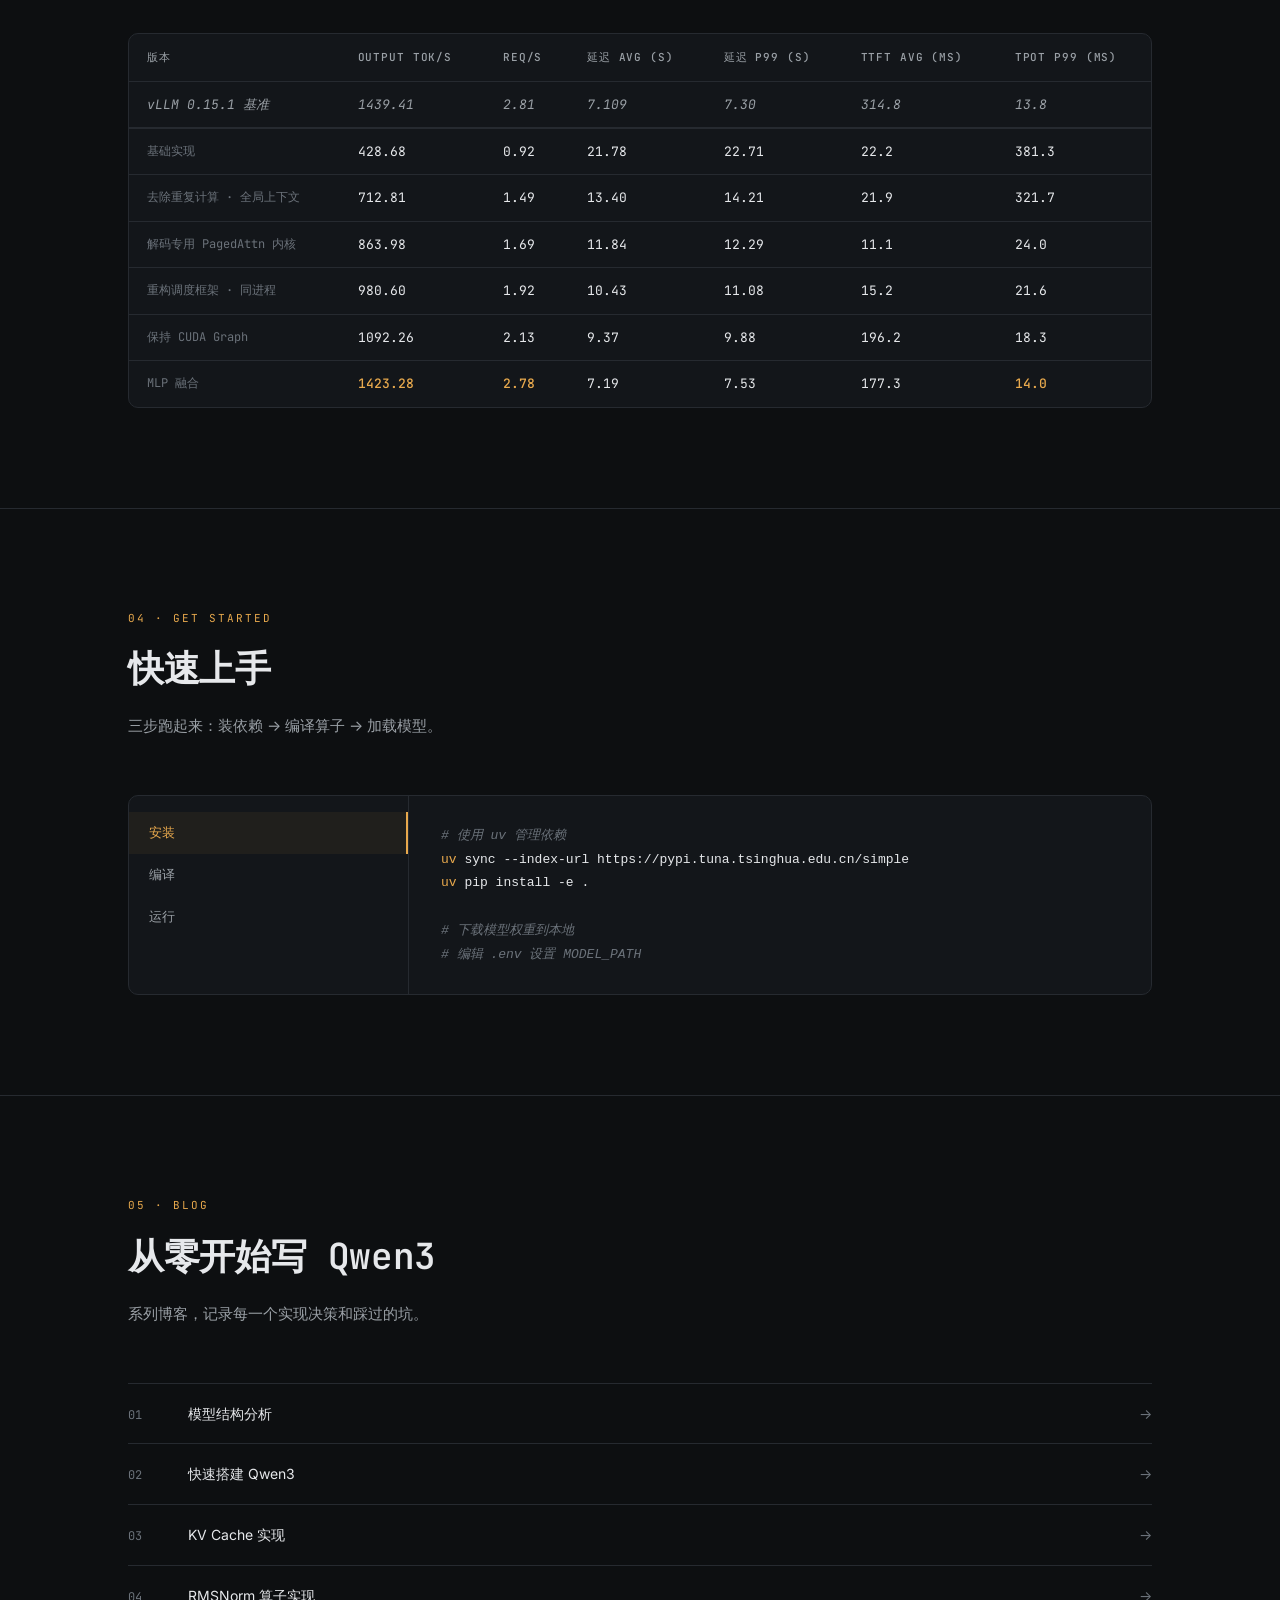
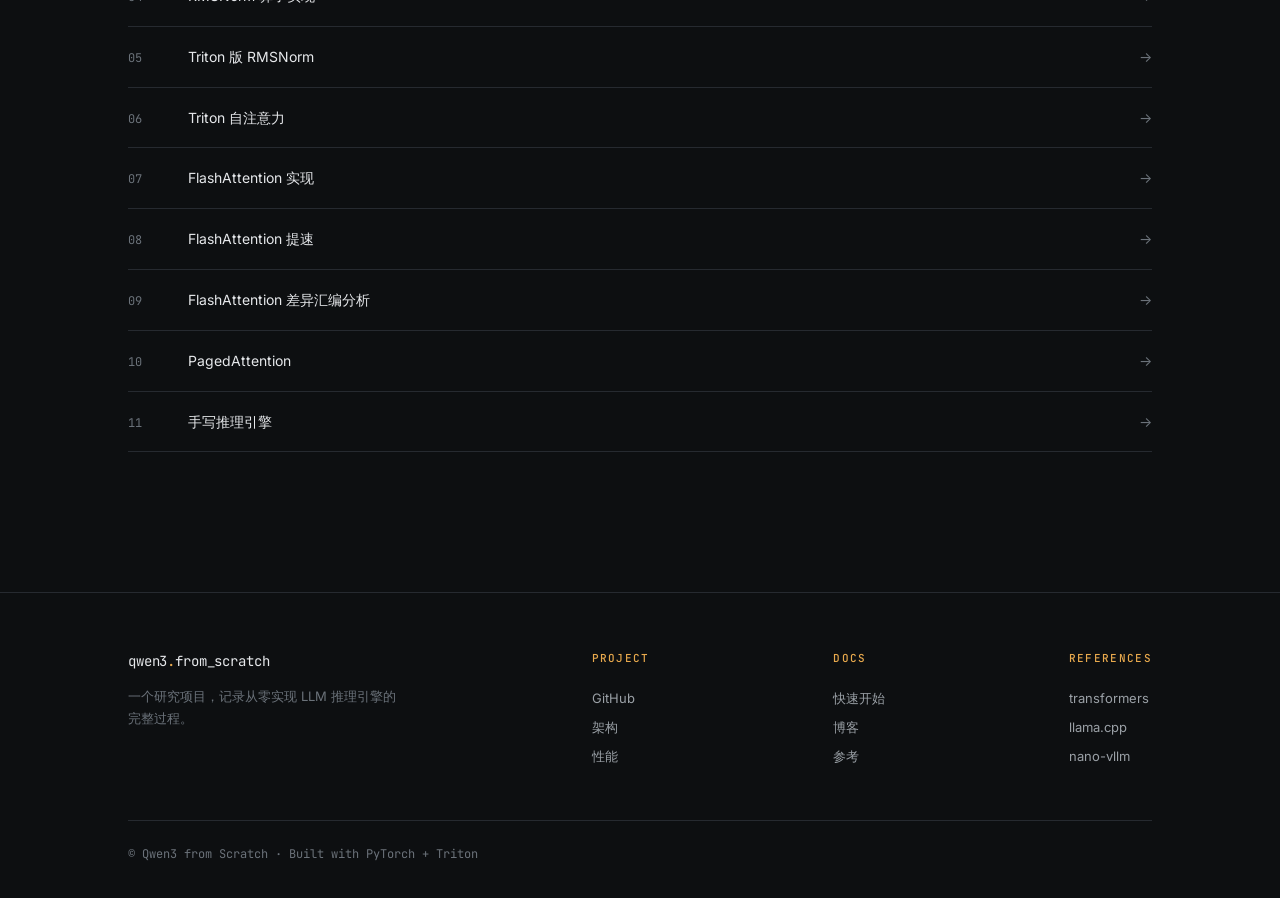
==== commit 2891eaf8: "deploy: stable fullscreen overlay and archify credit" ====
--- a/index.html
+++ b/index.html
@@ -75,12 +75,16 @@
     </p>
 
     <div class="arch-wrap reveal">
-      <button class="arch-fullscreen" id="archFullscreen" type="button" title="全屏查看" aria-label="全屏查看架构图">
-        <svg width="14" height="14" viewBox="0 0 24 24" fill="none" stroke="currentColor" stroke-width="2" stroke-linecap="round" stroke-linejoin="round" aria-hidden="true"><path d="M8 3H5a2 2 0 0 0-2 2v3"/><path d="M21 8V5a2 2 0 0 0-2-2h-3"/><path d="M3 16v3a2 2 0 0 0 2 2h3"/><path d="M16 21h3a2 2 0 0 0 2-2v-3"/></svg>
-        <span class="arch-fs-label">全屏</span>
-      </button>
+      <div class="arch-bar">
+        <span class="arch-bar-label">Qwen3 运行时架构</span>
+        <button class="arch-fullscreen" id="archFullscreen" type="button" title="全屏查看" aria-label="全屏查看架构图">
+          <svg width="14" height="14" viewBox="0 0 24 24" fill="none" stroke="currentColor" stroke-width="2" stroke-linecap="round" stroke-linejoin="round" aria-hidden="true"><path d="M8 3H5a2 2 0 0 0-2 2v3"/><path d="M21 8V5a2 2 0 0 0-2-2h-3"/><path d="M3 16v3a2 2 0 0 0 2 2h3"/><path d="M16 21h3a2 2 0 0 0 2-2v-3"/></svg>
+          <span class="arch-fs-label">全屏</span>
+        </button>
+      </div>
       <iframe class="arch-frame" src="runtime-architecture.html" title="Qwen3 Runtime Architecture"></iframe>
     </div>
+    <p class="arch-credit">架构图由 <a href="https://github.com/tt-a1i/archify" target="_blank" rel="noopener">archify</a> 技能生成</p>
   </div>
 </section>
 
@@ -316,29 +320,32 @@
   });
 });
 
-// Architecture fullscreen toggle
+// Architecture "fullscreen" — stable fixed overlay (avoids Fullscreen API
+// top-layer jitter). Toggles a class; ESC or click-again to exit.
 (function () {
   const fsBtn = document.getElementById('archFullscreen');
   const archWrap = document.querySelector('.arch-wrap');
   if (!fsBtn || !archWrap) return;
   const label = fsBtn.querySelector('.arch-fs-label');
-  const isFs = () => !!(document.fullscreenElement || document.webkitFullscreenElement);
-  const syncLabel = () => {
-    const on = isFs();
+  const isOn = () => archWrap.classList.contains('is-fs');
+  const sync = () => {
+    const on = isOn();
+    document.documentElement.classList.toggle('arch-fs-open', on);
     if (label) label.textContent = on ? '退出' : '全屏';
     fsBtn.title = on ? '退出全屏' : '全屏查看';
+    fsBtn.setAttribute('aria-expanded', on ? 'true' : 'false');
   };
   fsBtn.addEventListener('click', () => {
-    if (isFs()) {
-      (document.exitFullscreen || document.webkitExitFullscreen).call(document);
-    } else {
-      const el = archWrap;
-      (el.requestFullscreen || el.webkitRequestFullscreen).call(el);
+    archWrap.classList.toggle('is-fs');
+    sync();
+  });
+  document.addEventListener('keydown', (e) => {
+    if (e.key === 'Escape' && isOn()) {
+      archWrap.classList.remove('is-fs');
+      sync();
     }
   });
-  document.addEventListener('fullscreenchange', syncLabel);
-  document.addEventListener('webkitfullscreenchange', syncLabel);
-  syncLabel();
+  sync();
 })();
 </script>
 
--- a/styles.css
+++ b/styles.css
@@ -217,42 +217,91 @@
   border: none;
   display: block;
 }
+.arch-bar {
+  display: flex;
+  align-items: center;
+  justify-content: space-between;
+  gap: 12px;
+  padding: 8px 12px;
+  border-bottom: 1px solid var(--line);
+  background: var(--bg-elev);
+}
+.arch-bar-label {
+  font-family: var(--mono);
+  font-size: 12px;
+  color: var(--fg-mute);
+  letter-spacing: 0.02em;
+}
 .arch-fullscreen {
-  position: absolute;
-  top: 10px; right: 10px;
-  z-index: 5;
   display: inline-flex;
   align-items: center;
   gap: 6px;
   font-family: var(--mono);
   font-size: 12px;
   color: var(--fg-dim);
-  background: rgba(19, 22, 26, 0.82);
+  background: transparent;
   border: 1px solid var(--line);
-  padding: 6px 10px;
+  padding: 5px 10px;
   border-radius: 6px;
   cursor: pointer;
   transition: color 0.2s, border-color 0.2s, background 0.2s;
-  -webkit-backdrop-filter: blur(4px);
-  backdrop-filter: blur(4px);
 }
 .arch-fullscreen:hover {
   color: var(--fg);
   border-color: var(--fg-mute);
-  background: rgba(26, 30, 36, 0.9);
+  background: var(--bg-soft);
 }
 .arch-fullscreen svg { display: block; }
-
-/* Fullscreen: iframe fills the screen */
-.arch-wrap:fullscreen,
-.arch-wrap:-webkit-full-screen {
+.arch-credit {
+  margin: 12px 0 0;
+  font-family: var(--mono);
+  font-size: 12px;
+  color: var(--fg-mute);
+  text-align: right;
+}
+.arch-credit a {
+  color: var(--fg-dim);
+  text-decoration: none;
+  border-bottom: 1px solid transparent;
+  transition: color 0.2s, border-color 0.2s;
+}
+.arch-credit a:hover {
+  color: var(--fg);
+  border-bottom-color: var(--fg-mute);
+}
+
+/* Fullscreen overlay (.is-fs): a stable fixed layer instead of the
+   Fullscreen API, which triggered top-layer jitter. Bar on top, iframe
+   fills the rest. */
+.arch-wrap.is-fs {
+  position: fixed;
+  top: 0; left: 0;
+  width: 100%;
+  height: 100vh;
+  max-width: none;
+  z-index: 9999;
   border-radius: 0;
   border: none;
-}
-.arch-wrap:fullscreen .arch-frame,
-.arch-wrap:-webkit-full-screen .arch-frame {
-  height: 100%;
+  display: flex;
+  flex-direction: column;
+  background: var(--bg);
+}
+.arch-wrap.is-fs .arch-frame {
+  flex: 1 1 0;
+  min-height: 0;
   width: 100%;
+}
+
+/* The overlay's ancestor `.container` has `position: relative; z-index: 1`,
+   which creates a stacking context that caps the overlay's z-index inside
+   it — so the sticky nav (z-index: 50) would paint above the "fullscreen"
+   layer. While the overlay is open, lift that ancestor above the nav and
+   lock background scrolling so the page really is hidden. */
+html.arch-fs-open #architecture .container {
+  z-index: 10000;
+}
+html.arch-fs-open {
+  overflow: hidden;
 }
 
 /* ── Features ────────────────────────────────────────── */
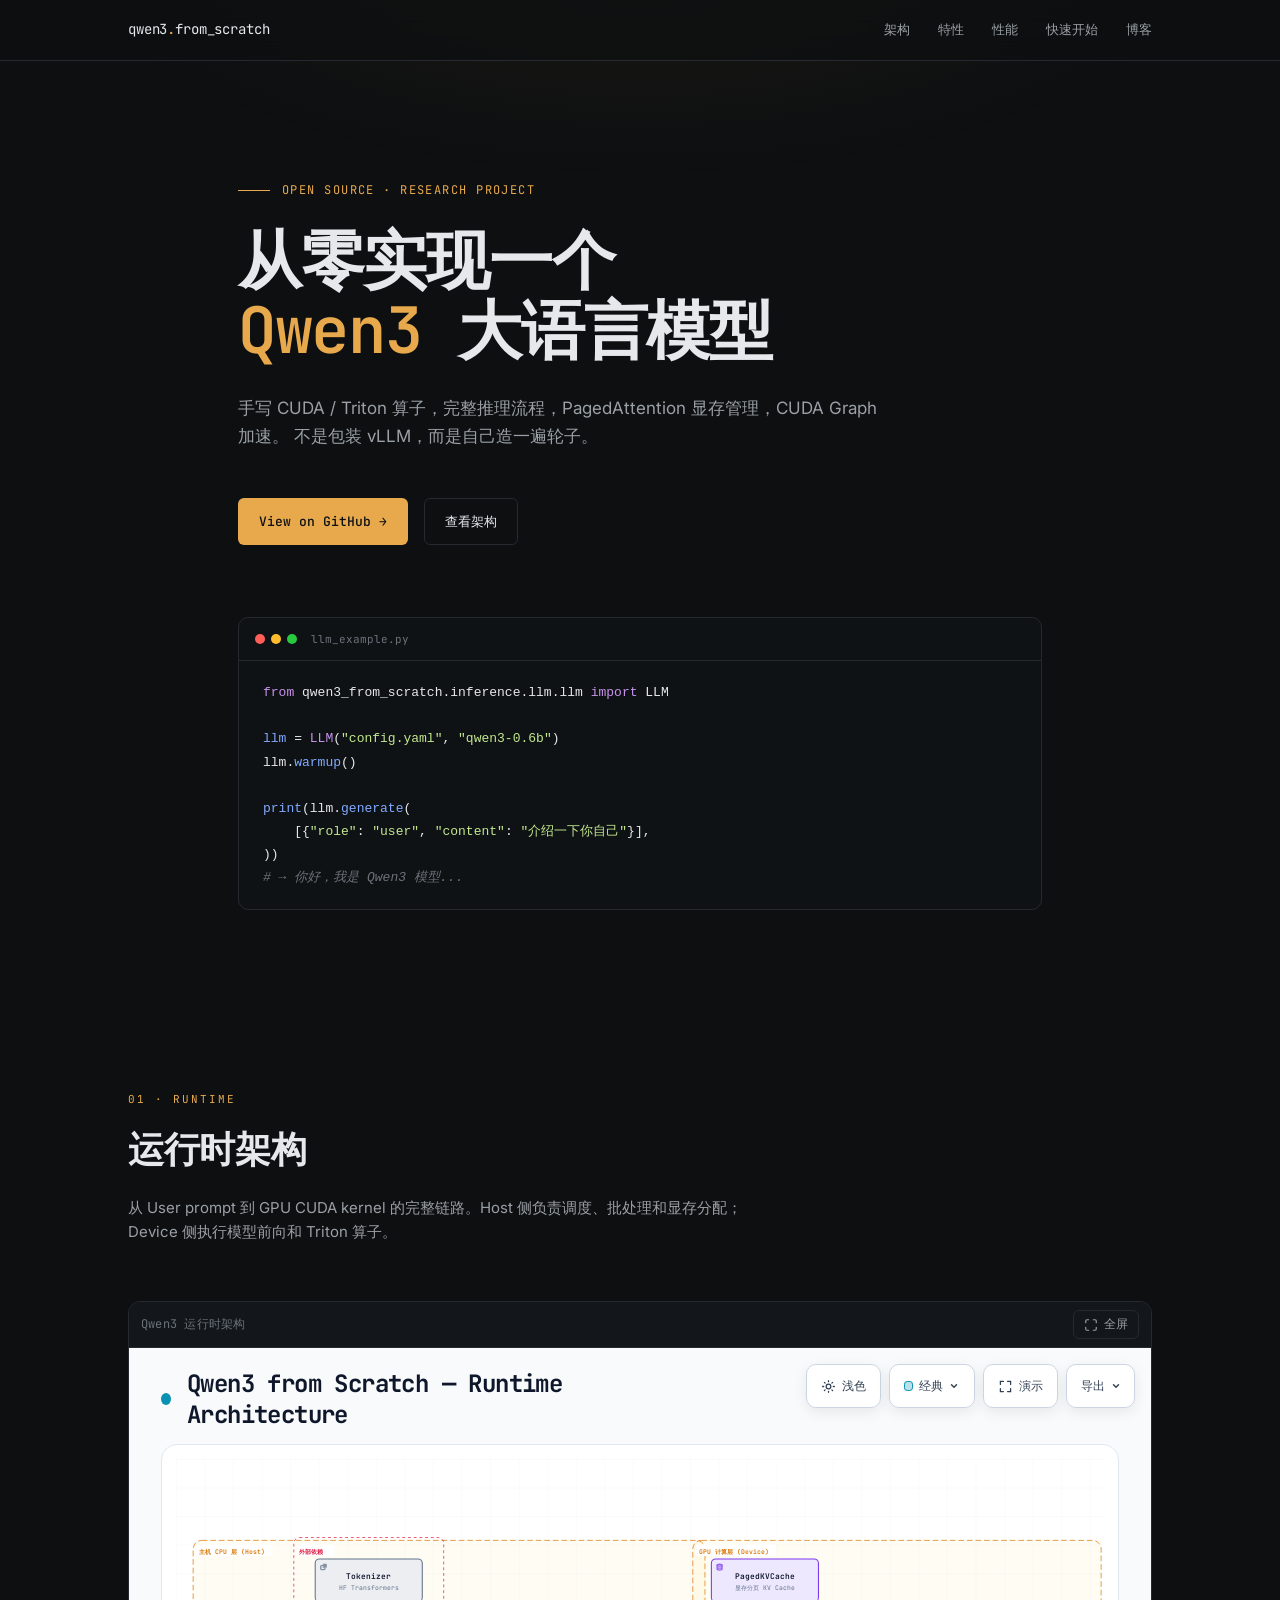
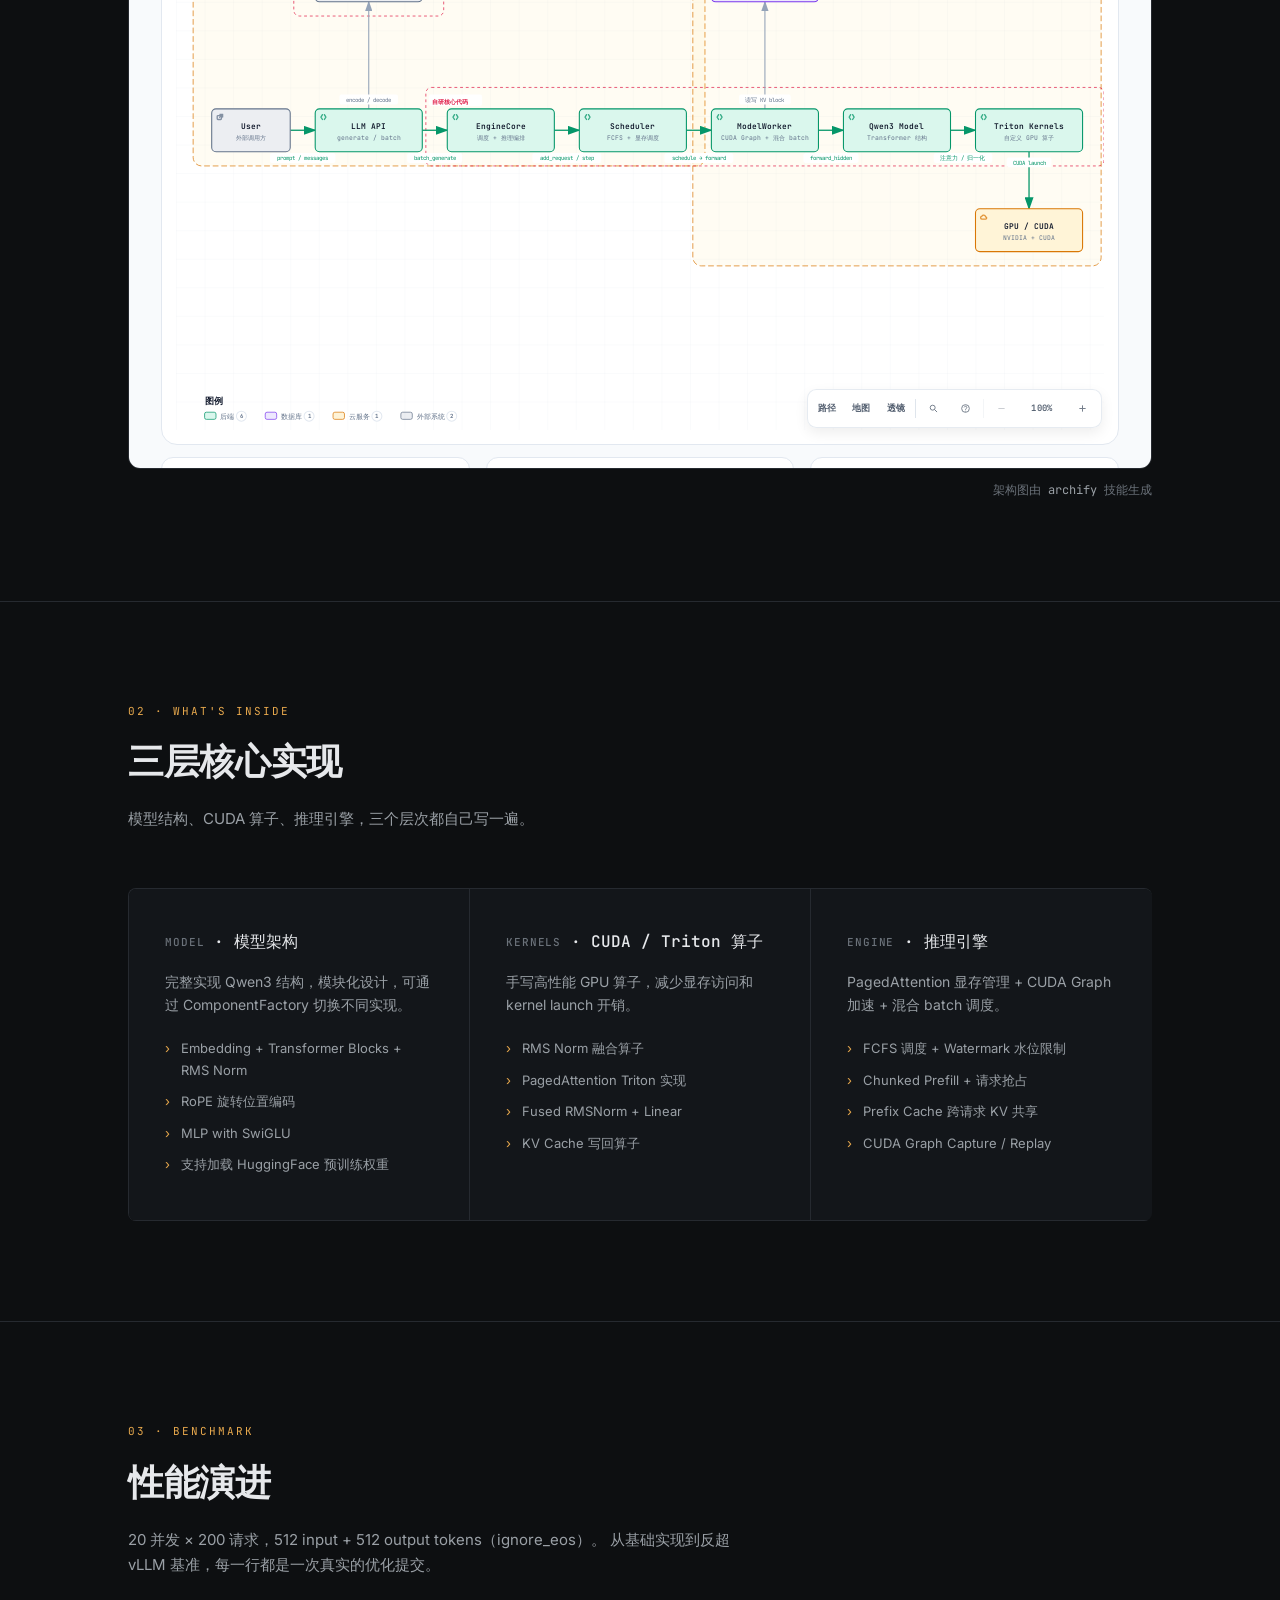
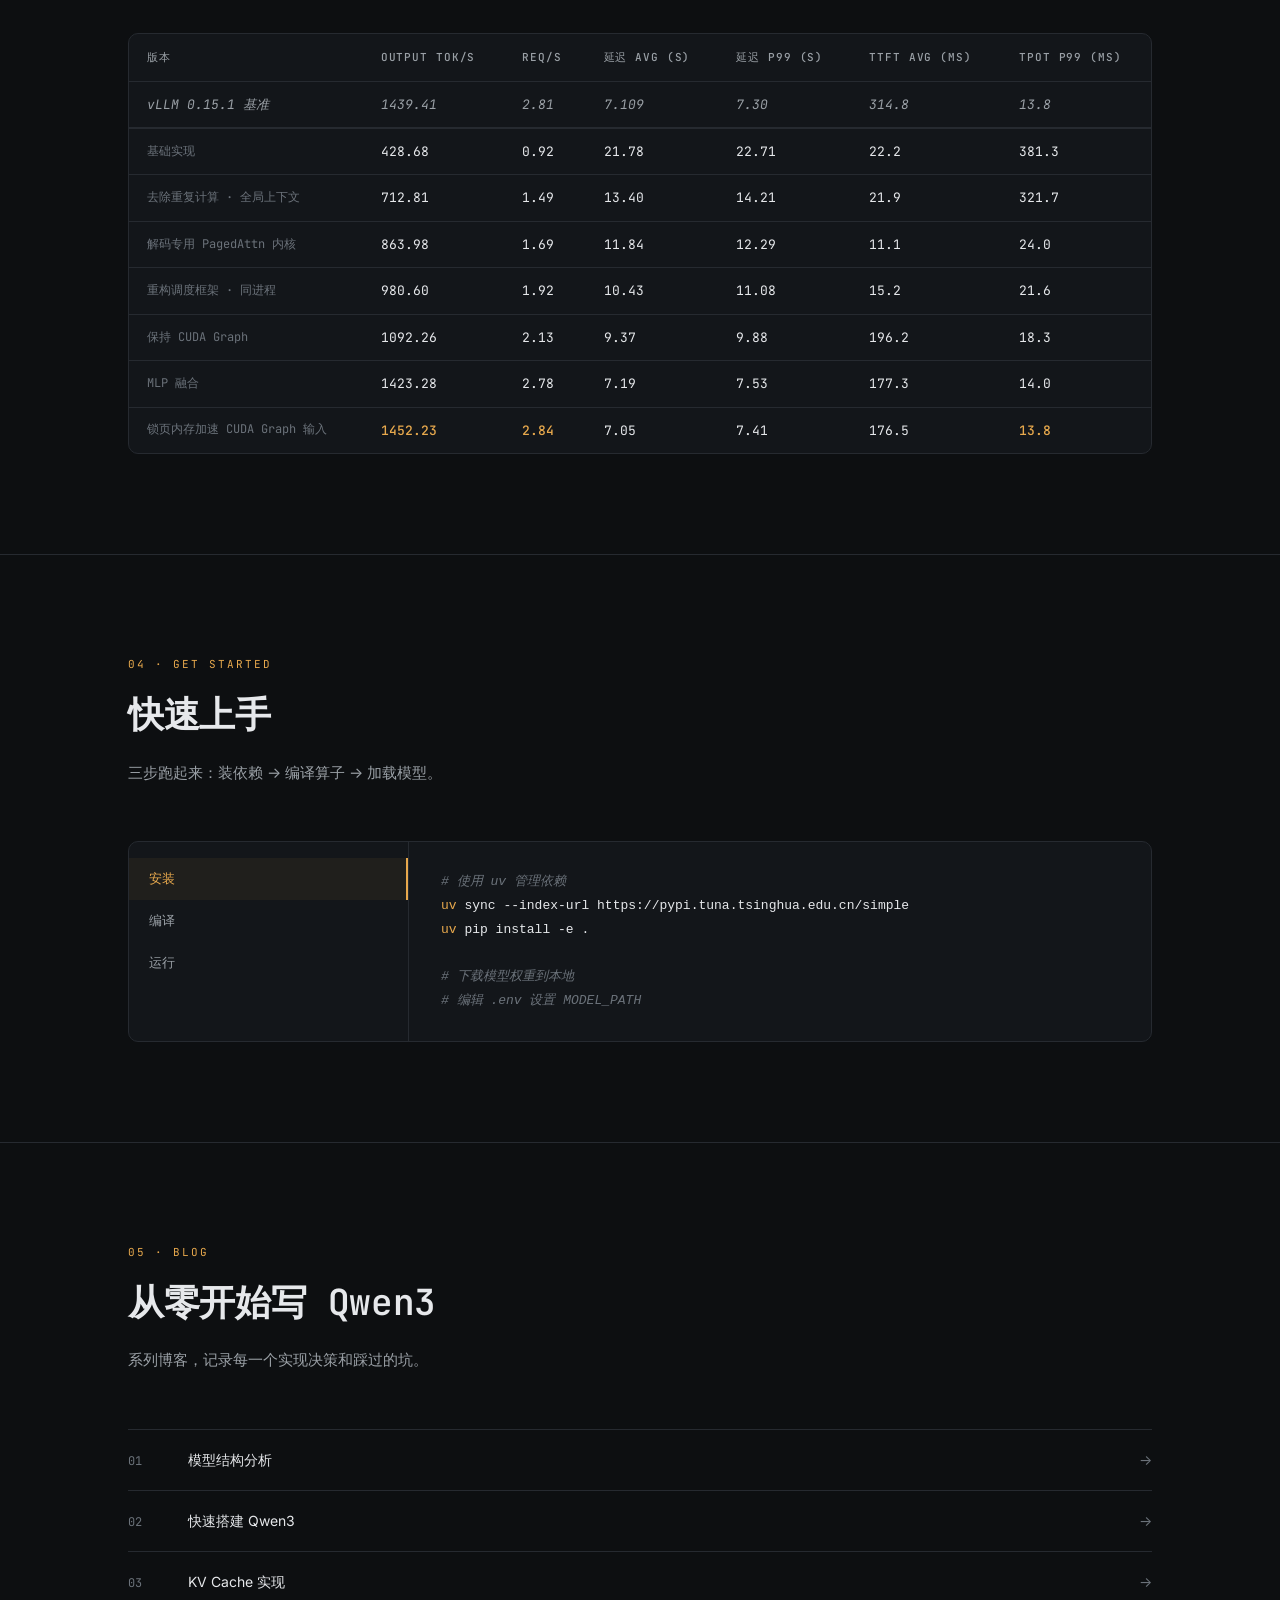
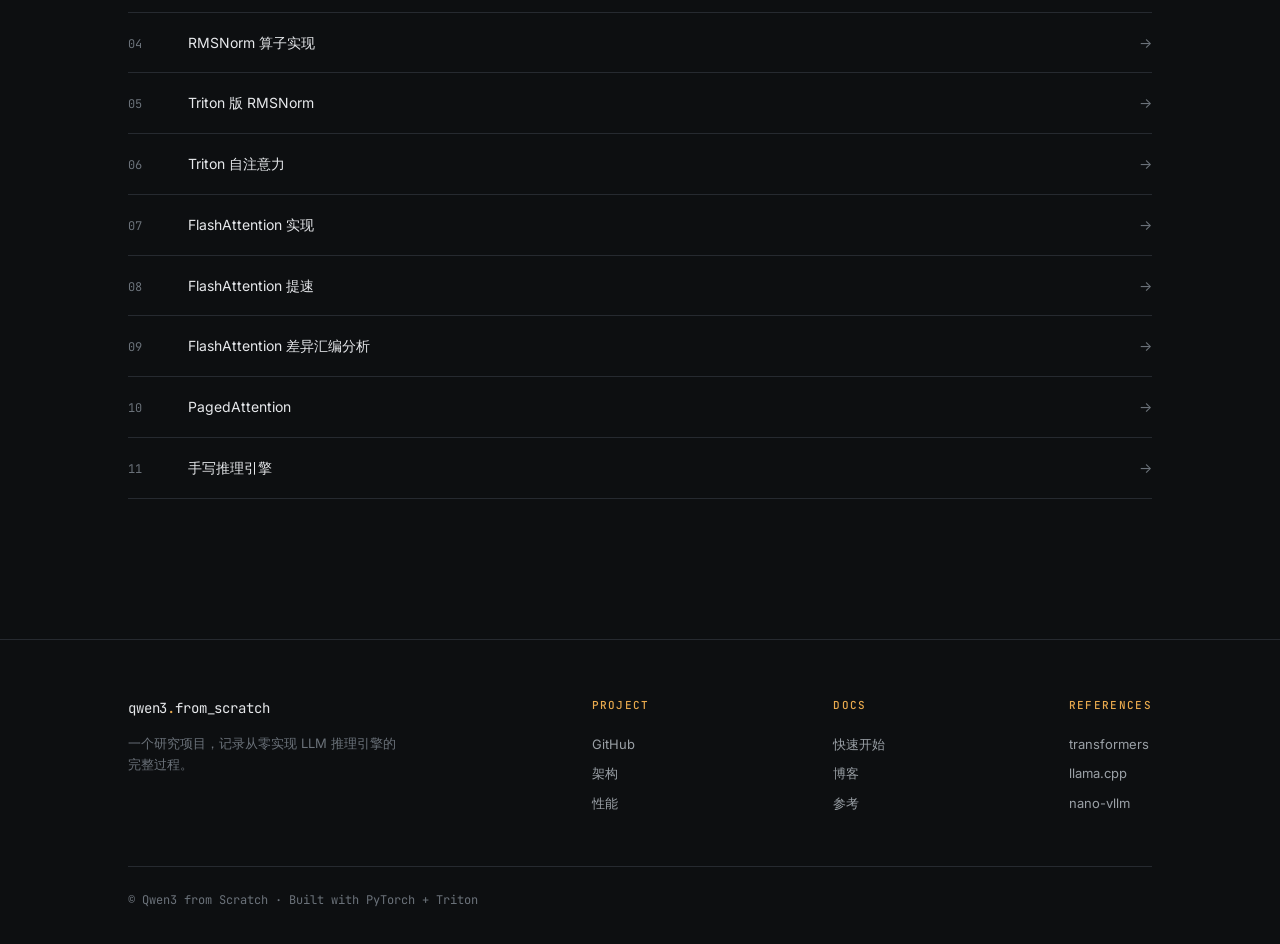
==== commit c4b82ca8: "deploy: benchmark 加入锁页内存优化一行，1452 tok/s 反超 vLLM 基准" ====
--- a/index.html
+++ b/index.html
@@ -4,7 +4,7 @@
 <meta charset="UTF-8">
 <meta name="viewport" content="width=device-width, initial-scale=1">
 <title>Qwen3 from Scratch — 从零开始写一个 Qwen3 模型</title>
-<meta name="description" content="一个从零开始实现的 Qwen3 大语言模型，手写 CUDA/Triton 算子，完整推理流程，性能接近 vLLM 基准。">
+<meta name="description" content="一个从零开始实现的 Qwen3 大语言模型，手写 CUDA/Triton 算子，完整推理流程，性能反超 vLLM 基准。">
 <link rel="preconnect" href="https://fonts.googleapis.com">
 <link rel="preconnect" href="https://fonts.gstatic.com" crossorigin>
 <link href="https://fonts.googleapis.com/css2?family=Inter:wght@400;500;600&family=JetBrains+Mono:wght@400;500&display=swap" rel="stylesheet">
@@ -141,7 +141,7 @@
     <h2 class="section-title">性能演进</h2>
     <p class="section-desc">
       20 并发 × 200 请求，512 input + 512 output tokens（ignore_eos）。
-      从基础实现到接近 vLLM 基准，每一行都是一次真实的优化提交。
+      从基础实现到反超 vLLM 基准，每一行都是一次真实的优化提交。
     </p>
 
     <div class="perf-table-wrap reveal">
@@ -194,8 +194,13 @@
           </tr>
           <tr class="ours">
             <td class="vers">MLP 融合</td>
-            <td class="best">1423.28</td><td class="best">2.78</td><td>7.19</td><td>7.53</td>
-            <td>177.3</td><td class="best">14.0</td>
+            <td>1423.28</td><td>2.78</td><td>7.19</td><td>7.53</td>
+            <td>177.3</td><td>14.0</td>
+          </tr>
+          <tr class="ours">
+            <td class="vers">锁页内存加速 CUDA Graph 输入</td>
+            <td class="best">1452.23</td><td class="best">2.84</td><td>7.05</td><td>7.41</td>
+            <td>176.5</td><td class="best">13.8</td>
           </tr>
         </tbody>
       </table>
